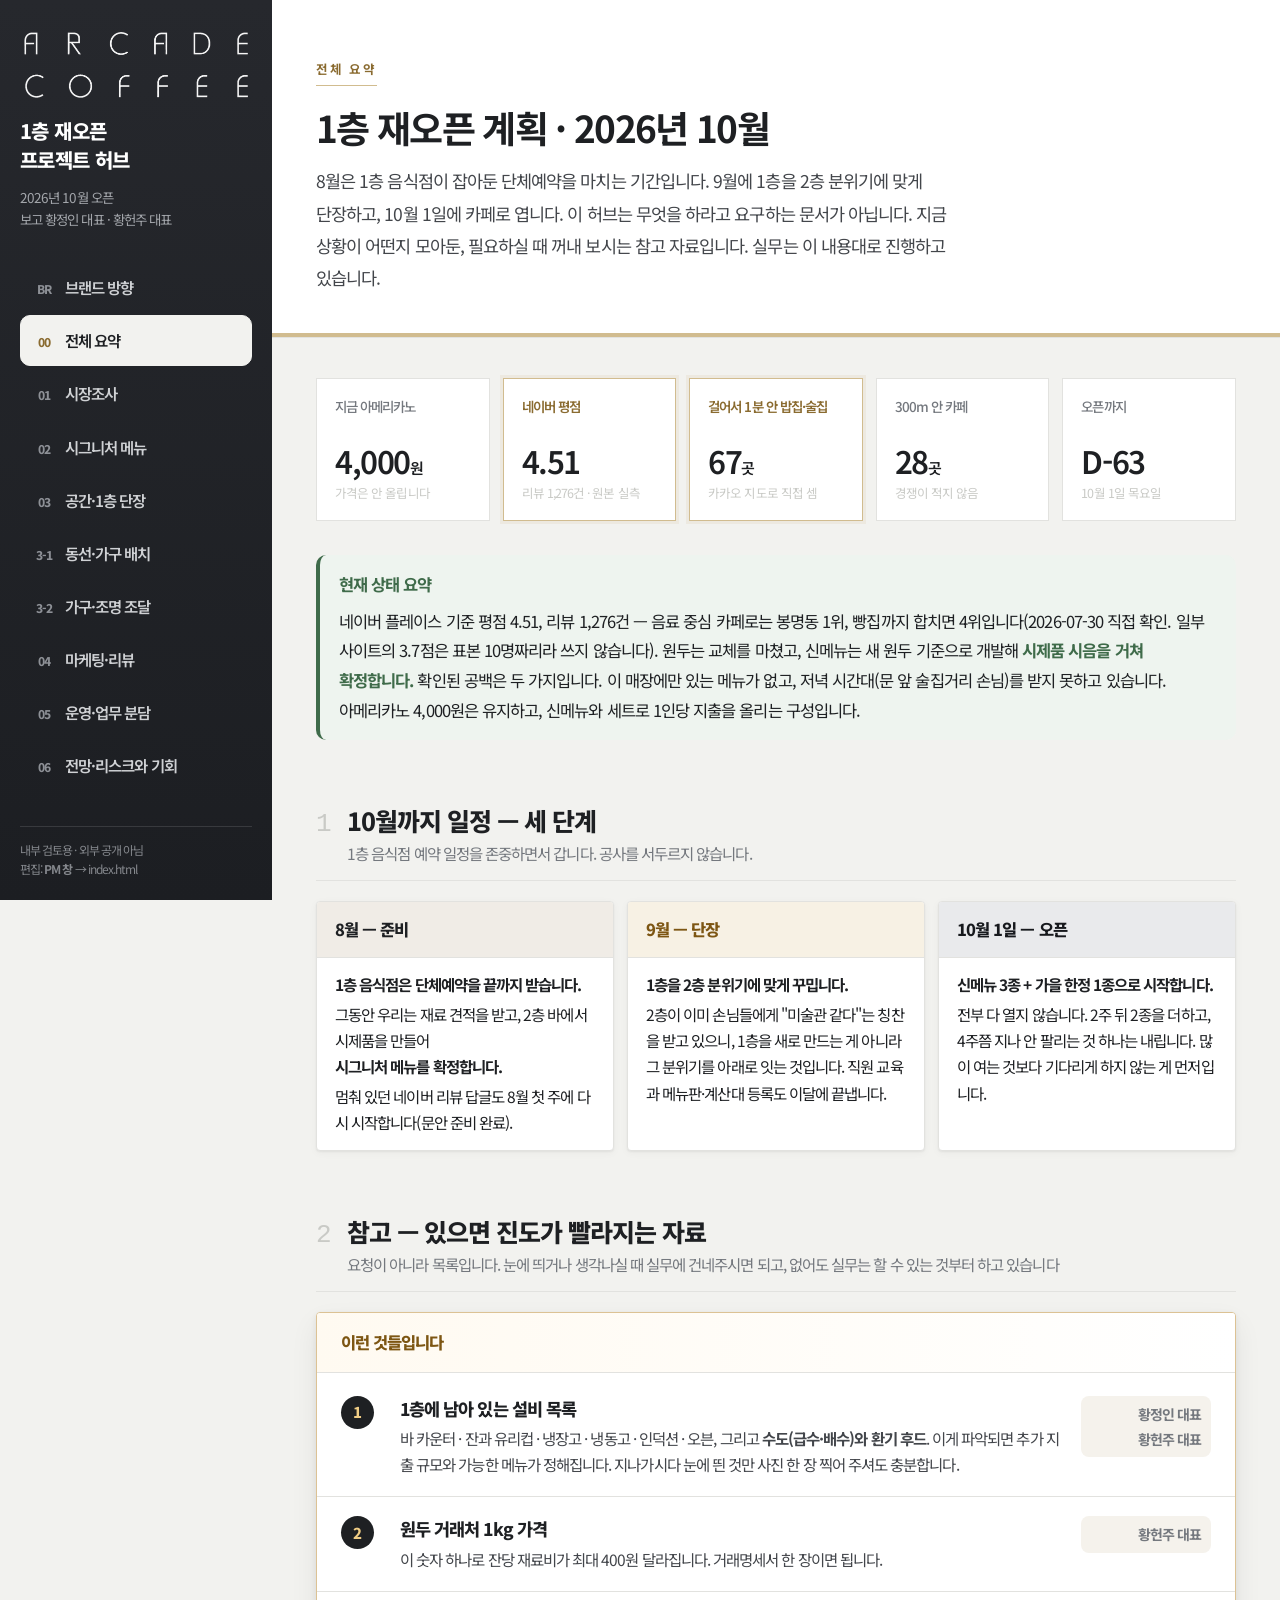
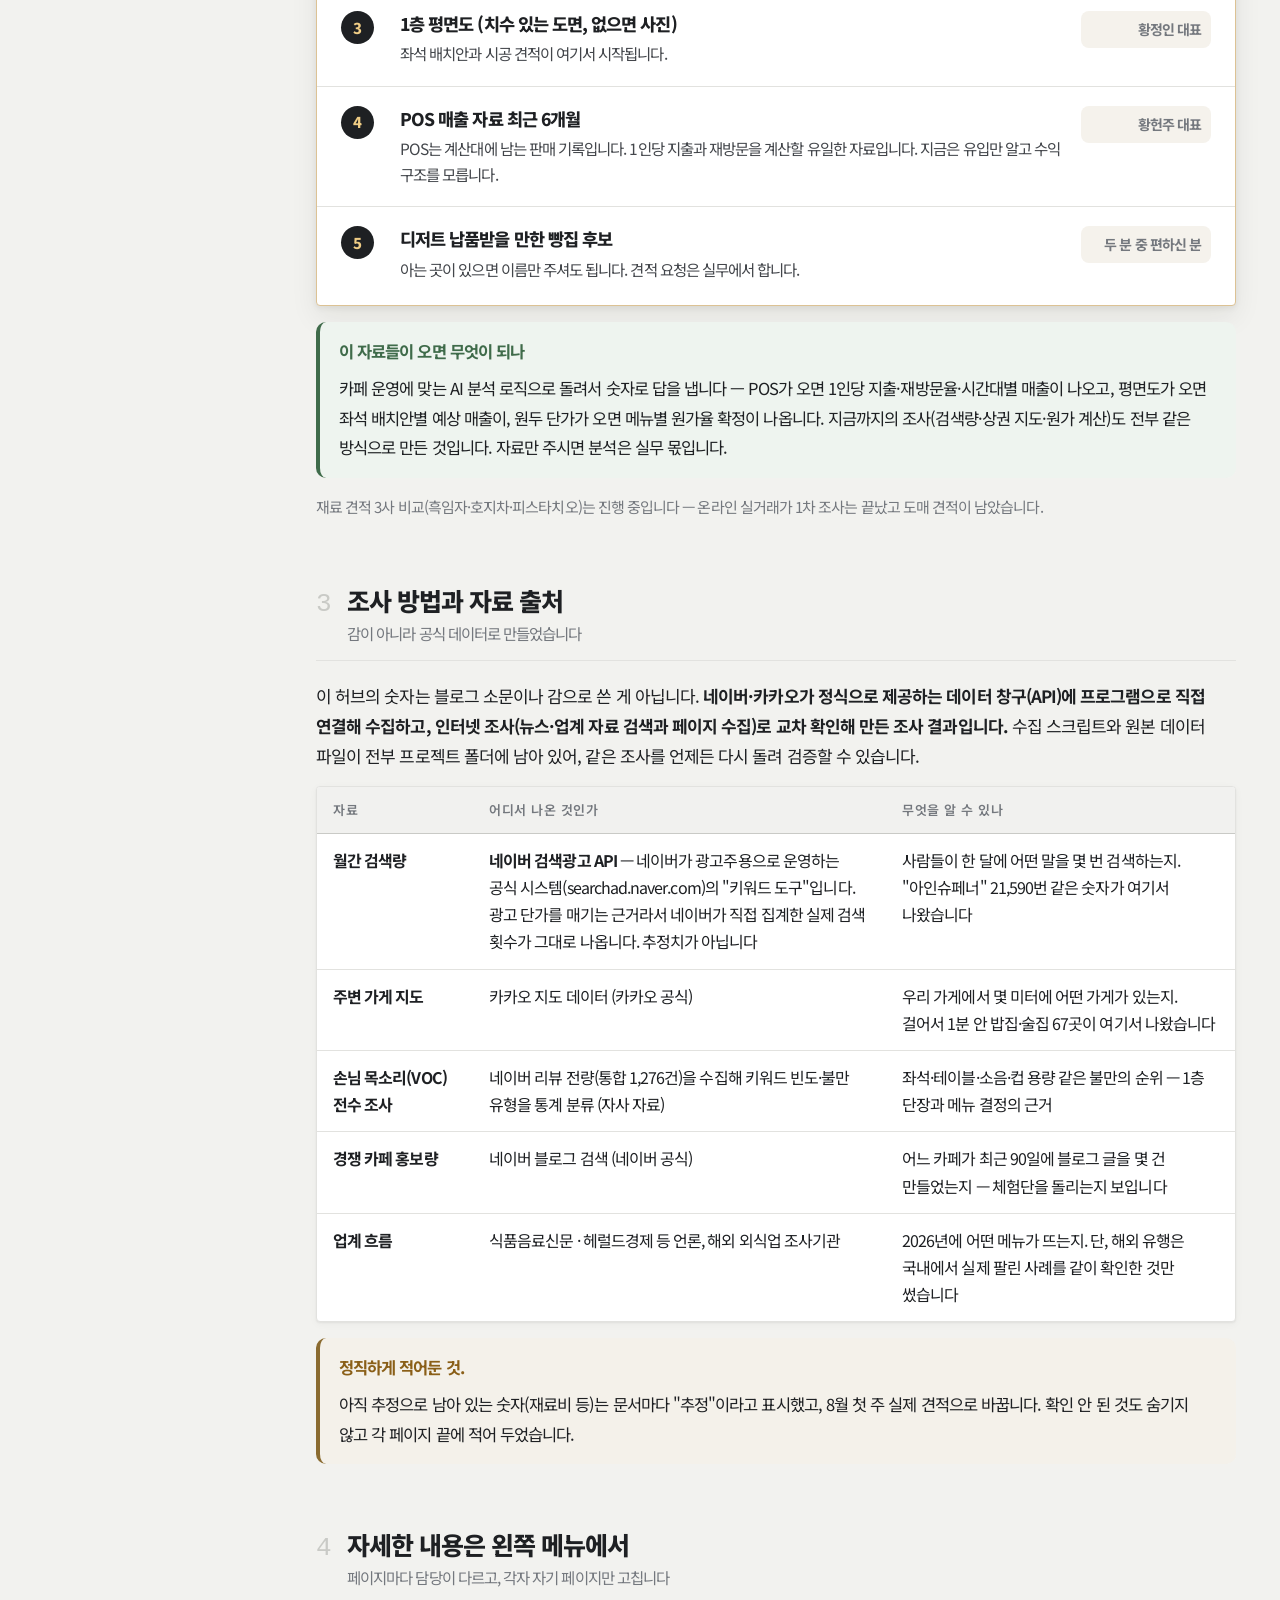
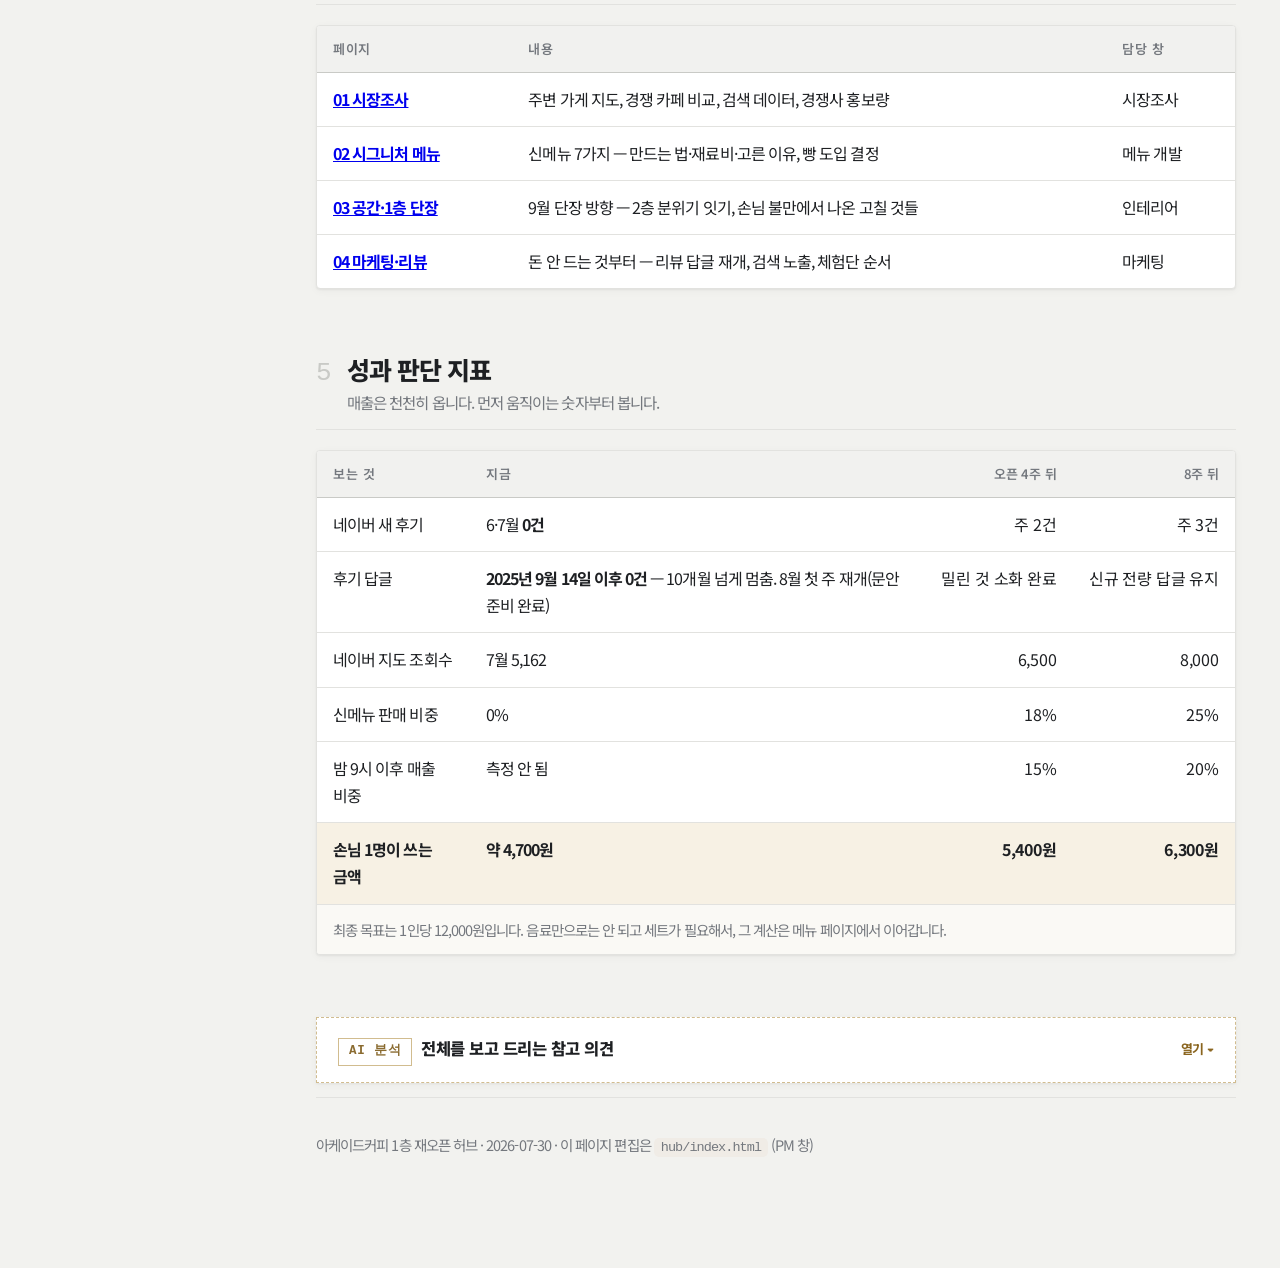
==== index.html @ e8839c2b "전 페이지 말투·용어 정리 - 반말·슬로건 제목 8곳을 내용 그대로 쓰는 제목으로 교체 - 온돌 언급 2곳 삭제 (전망 R7, 답글 유형 4) - 심야 13곳을 야간으로 통일 - " ====
<!DOCTYPE html>
<html lang="ko">
<head>
<meta charset="utf-8">
<meta name="viewport" content="width=device-width, initial-scale=1">
<meta name="robots" content="noindex, nofollow">
<title>아케이드커피 — 전체 요약</title>
<link rel="preconnect" href="https://fonts.googleapis.com">
<link href="https://fonts.googleapis.com/css2?family=Noto+Sans+KR:wght@400;600;700;800&display=swap" rel="stylesheet">
<link rel="stylesheet" href="style.css?v=27">
<link rel="icon" href="data:image/svg+xml,<svg xmlns='http://www.w3.org/2000/svg' viewBox='0 0 100 100'><text y='.9em' font-size='90'>☕</text></svg>">
</head>
<body>
<div class="app">

<aside class="side">
  <div>
    <div class="mark"><img src="assets/brand/logo-white.png" alt="ARCADE COFFEE"><span class="mark-txt">ARCADE<br>COFFEE</span></div>
    <h1>1층 재오픈<br>프로젝트 허브</h1>
    <p class="meta">2026년 10월 오픈<br>보고 황정인 대표 · 황헌주 대표</p>
  </div>
  <nav>
    <a href="brand.html"><i>BR</i><span>브랜드 방향</span></a>
    <a href="index.html" class="on"><i>00</i><span>전체 요약</span></a>
    <a href="market.html"><i>01</i><span>시장조사</span></a>
    <a href="menu.html"><i>02</i><span>시그니처 메뉴</span></a>
    <a href="space.html"><i>03</i><span>공간·1층 단장</span></a>
    <a href="layout.html"><i>3-1</i><span>동선·가구 배치</span></a>
    <a href="procure.html"><i>3-2</i><span>가구·조명 조달</span></a>
    <a href="marketing.html"><i>04</i><span>마케팅·리뷰</span></a>
    <a href="ops.html"><i>05</i><span>운영·업무 분담</span></a>
    <a href="outlook.html"><i>06</i><span>전망·리스크와 기회</span></a>
  </nav>
  <div class="foot">내부 검토용 · 외부 공개 아님<br>편집: <b>PM 창</b> → index.html</div>
</aside>

<main class="main">

<div class="hero">
  <div class="inner">
    <span class="eyebrow">전체 요약</span>
    <h2>1층 재오픈 계획 · 2026년 10월</h2>
    <p>8월은 1층 음식점이 잡아둔 단체예약을 마치는 기간입니다. 9월에 1층을 2층 분위기에 맞게 단장하고, 10월 1일에 카페로 엽니다.
    이 허브는 무엇을 하라고 요구하는 문서가 아닙니다. 지금 상황이 어떤지 모아둔,
    필요하실 때 꺼내 보시는 참고 자료입니다. 실무는 이 내용대로 진행하고 있습니다.</p>
  </div>
</div>

<div class="inner">

<section id="now">
  <div class="stats">
    <div class="stat"><div class="l">지금 아메리카노</div><div class="v tnum">4,000<span style="font-size:15px">원</span></div><div class="n">가격은 안 올립니다</div></div>
    <div class="stat hi"><div class="l">네이버 평점</div><div class="v tnum">4.51</div><div class="n">리뷰 1,276건 · 원본 실측</div></div>
    <div class="stat hi"><div class="l">걸어서 1분 안 밥집·술집</div><div class="v tnum">67<span style="font-size:15px">곳</span></div><div class="n">카카오 지도로 직접 셈</div></div>
    <div class="stat"><div class="l">300m 안 카페</div><div class="v tnum">28<span style="font-size:15px">곳</span></div><div class="n">경쟁이 적지 않음</div></div>
    <div class="stat"><div class="l">오픈까지</div><div class="v tnum">D-63</div><div class="n">10월 1일 목요일</div></div>
  </div>

  <div class="note good">
    <b>현재 상태 요약</b>
    네이버 플레이스 기준 평점 4.51, 리뷰 1,276건 — 음료 중심 카페로는 봉명동 1위, 빵집까지 합치면 4위입니다(2026-07-30 직접 확인. 일부 사이트의 3.7점은 표본 10명짜리라 쓰지 않습니다).
    원두는 교체를 마쳤고, 신메뉴는 새 원두 기준으로 개발해 <b>시제품 시음을 거쳐 확정합니다.</b>
    확인된 공백은 두 가지입니다. 이 매장에만 있는 메뉴가 없고, 저녁 시간대(문 앞 술집거리 손님)를 받지 못하고 있습니다.
    아메리카노 4,000원은 유지하고, 신메뉴와 세트로 1인당 지출을 올리는 구성입니다.
  </div>
</section>

<section id="road">
  <div class="sec-h"><span class="no">1</span><div>
    <h3>10월까지 일정 — 세 단계</h3>
    <p class="sub">1층 음식점 예약 일정을 존중하면서 갑니다. 공사를 서두르지 않습니다.</p>
  </div></div>
  <div class="rule"></div>

  <div class="phases">
    <div class="phase p1">
      <div class="ph-h">8월 — 준비</div>
      <div class="ph-b">
        <b>1층 음식점은 단체예약을 끝까지 받습니다.</b>
        그동안 우리는 재료 견적을 받고, 2층 바에서 시제품을 만들어 <b>시그니처 메뉴를 확정합니다.</b>
        멈춰 있던 네이버 리뷰 답글도 8월 첫 주에 다시 시작합니다(문안 준비 완료).
      </div>
    </div>
    <div class="phase p2">
      <div class="ph-h">9월 — 단장</div>
      <div class="ph-b">
        <b>1층을 2층 분위기에 맞게 꾸밉니다.</b>
        2층이 이미 손님들에게 "미술관 같다"는 칭찬을 받고 있으니, 1층을 새로 만드는 게 아니라 그 분위기를 아래로 잇는 것입니다.
        직원 교육과 메뉴판·계산대 등록도 이달에 끝냅니다.
      </div>
    </div>
    <div class="phase p3">
      <div class="ph-h">10월 1일 — 오픈</div>
      <div class="ph-b">
        <b>신메뉴 3종 + 가을 한정 1종으로 시작합니다.</b>
        전부 다 열지 않습니다. 2주 뒤 2종을 더하고, 4주쯤 지나 안 팔리는 것 하나는 내립니다.
        많이 여는 것보다 기다리게 하지 않는 게 먼저입니다.
      </div>
    </div>
  </div>
</section>

<section id="todo">
  <div class="sec-h"><span class="no">2</span><div>
    <h3>참고 — 있으면 진도가 빨라지는 자료</h3>
    <p class="sub">요청이 아니라 목록입니다. 눈에 띄거나 생각나실 때 실무에 건네주시면 되고, 없어도 실무는 할 수 있는 것부터 하고 있습니다</p>
  </div></div>
  <div class="rule"></div>

  <div class="todo">
    <div class="hd">이런 것들입니다</div>
    <ol>
      <li>
        <div>
          <div class="t">1층에 남아 있는 설비 목록</div>
          <div class="d">바 카운터 · 잔과 유리컵 · 냉장고 · 냉동고 · 인덕션 · 오븐, 그리고 <b>수도(급수·배수)와 환기 후드</b>.
          이게 파악되면 추가 지출 규모와 가능한 메뉴가 정해집니다. 지나가시다 눈에 띈 것만 사진 한 장 찍어 주셔도 충분합니다.</div>
        </div>
        <div class="who">황정인 대표<br>황헌주 대표</div>
      </li>
      <li>
        <div>
          <div class="t">원두 거래처 1kg 가격</div>
          <div class="d">이 숫자 하나로 잔당 재료비가 최대 400원 달라집니다. 거래명세서 한 장이면 됩니다.</div>
        </div>
        <div class="who">황헌주 대표</div>
      </li>
      <li>
        <div>
          <div class="t">1층 평면도 (치수 있는 도면, 없으면 사진)</div>
          <div class="d">좌석 배치안과 시공 견적이 여기서 시작됩니다.</div>
        </div>
        <div class="who">황정인 대표</div>
      </li>
      <li>
        <div>
          <div class="t">POS 매출 자료 최근 6개월</div>
          <div class="d">POS는 계산대에 남는 판매 기록입니다. 1인당 지출과 재방문을 계산할 유일한 자료입니다. 지금은 유입만 알고 수익 구조를 모릅니다.</div>
        </div>
        <div class="who">황헌주 대표</div>
      </li>
      <li>
        <div>
          <div class="t">디저트 납품받을 만한 빵집 후보</div>
          <div class="d">아는 곳이 있으면 이름만 주셔도 됩니다. 견적 요청은 실무에서 합니다.</div>
        </div>
        <div class="who">두 분 중 편하신 분</div>
      </li>
    </ol>
  </div>
  <div class="note good">
    <b>이 자료들이 오면 무엇이 되나</b>
    카페 운영에 맞는 AI 분석 로직으로 돌려서 숫자로 답을 냅니다 — POS가 오면 1인당 지출·재방문율·시간대별 매출이 나오고,
    평면도가 오면 좌석 배치안별 예상 매출이, 원두 단가가 오면 메뉴별 원가율 확정이 나옵니다.
    지금까지의 조사(검색량·상권 지도·원가 계산)도 전부 같은 방식으로 만든 것입니다. 자료만 주시면 분석은 실무 몫입니다.
  </div>
  <p class="muted">재료 견적 3사 비교(흑임자·호지차·피스타치오)는 진행 중입니다 — 온라인 실거래가 1차 조사는 끝났고 도매 견적이 남았습니다.</p>
</section>

<section id="method">
  <div class="sec-h"><span class="no">3</span><div>
    <h3>조사 방법과 자료 출처</h3>
    <p class="sub">감이 아니라 공식 데이터로 만들었습니다</p>
  </div></div>
  <div class="rule"></div>

  <p>이 허브의 숫자는 블로그 소문이나 감으로 쓴 게 아닙니다. <b>네이버·카카오가 정식으로 제공하는 데이터 창구(API)에
  프로그램으로 직접 연결해 수집하고, 인터넷 조사(뉴스·업계 자료 검색과 페이지 수집)로 교차 확인해 만든 조사 결과입니다.</b>
  수집 스크립트와 원본 데이터 파일이 전부 프로젝트 폴더에 남아 있어, 같은 조사를 언제든 다시 돌려 검증할 수 있습니다.</p>

  <div class="tw"><table>
    <thead><tr><th style="width:17%">자료</th><th style="width:45%">어디서 나온 것인가</th><th>무엇을 알 수 있나</th></tr></thead>
    <tbody>
      <tr><td><b>월간 검색량</b></td><td><b>네이버 검색광고 API</b> — 네이버가 광고주용으로 운영하는 공식 시스템(searchad.naver.com)의 "키워드 도구"입니다. 광고 단가를 매기는 근거라서 네이버가 직접 집계한 실제 검색 횟수가 그대로 나옵니다. 추정치가 아닙니다</td><td>사람들이 한 달에 어떤 말을 몇 번 검색하는지. "아인슈페너" 21,590번 같은 숫자가 여기서 나왔습니다</td></tr>
      <tr><td><b>주변 가게 지도</b></td><td>카카오 지도 데이터 (카카오 공식)</td><td>우리 가게에서 몇 미터에 어떤 가게가 있는지. 걸어서 1분 안 밥집·술집 67곳이 여기서 나왔습니다</td></tr>
      <tr><td><b>손님 목소리(VOC) 전수 조사</b></td><td>네이버 리뷰 전량(통합 1,276건)을 수집해 키워드 빈도·불만 유형을 통계 분류 (자사 자료)</td><td>좌석·테이블·소음·컵 용량 같은 불만의 순위 — 1층 단장과 메뉴 결정의 근거</td></tr>
      <tr><td><b>경쟁 카페 홍보량</b></td><td>네이버 블로그 검색 (네이버 공식)</td><td>어느 카페가 최근 90일에 블로그 글을 몇 건 만들었는지 — 체험단을 돌리는지 보입니다</td></tr>
      <tr><td><b>업계 흐름</b></td><td>식품음료신문 · 헤럴드경제 등 언론, 해외 외식업 조사기관</td><td>2026년에 어떤 메뉴가 뜨는지. 단, 해외 유행은 국내에서 실제 팔린 사례를 같이 확인한 것만 썼습니다</td></tr>
    </tbody>
  </table></div>

  <div class="note why">
    <b>정직하게 적어둔 것.</b>
    아직 추정으로 남아 있는 숫자(재료비 등)는 문서마다 "추정"이라고 표시했고, 8월 첫 주 실제 견적으로 바꿉니다.
    확인 안 된 것도 숨기지 않고 각 페이지 끝에 적어 두었습니다.
  </div>
</section>

<section id="pages">
  <div class="sec-h"><span class="no">4</span><div>
    <h3>자세한 내용은 왼쪽 메뉴에서</h3>
    <p class="sub">페이지마다 담당이 다르고, 각자 자기 페이지만 고칩니다</p>
  </div></div>
  <div class="rule"></div>

  <div class="tw"><table>
    <thead><tr><th>페이지</th><th>내용</th><th>담당 창</th></tr></thead>
    <tbody>
      <tr><td><a href="market.html"><b>01 시장조사</b></a></td><td>주변 가게 지도, 경쟁 카페 비교, 검색 데이터, 경쟁사 홍보량</td><td>시장조사</td></tr>
      <tr><td><a href="menu.html"><b>02 시그니처 메뉴</b></a></td><td>신메뉴 7가지 — 만드는 법·재료비·고른 이유, 빵 도입 결정</td><td>메뉴 개발</td></tr>
      <tr><td><a href="space.html"><b>03 공간·1층 단장</b></a></td><td>9월 단장 방향 — 2층 분위기 잇기, 손님 불만에서 나온 고칠 것들</td><td>인테리어</td></tr>
      <tr><td><a href="marketing.html"><b>04 마케팅·리뷰</b></a></td><td>돈 안 드는 것부터 — 리뷰 답글 재개, 검색 노출, 체험단 순서</td><td>마케팅</td></tr>
    </tbody>
  </table></div>
</section>

<section id="kpi">
  <div class="sec-h"><span class="no">5</span><div>
    <h3>성과 판단 지표</h3>
    <p class="sub">매출은 천천히 옵니다. 먼저 움직이는 숫자부터 봅니다.</p>
  </div></div>
  <div class="rule"></div>

  <div class="tw"><table>
    <thead><tr><th>보는 것</th><th>지금</th><th class="n">오픈 4주 뒤</th><th class="n">8주 뒤</th></tr></thead>
    <tbody>
      <tr><td>네이버 새 후기</td><td>6·7월 <b>0건</b></td><td class="n">주 2건</td><td class="n">주 3건</td></tr>
      <tr><td>후기 답글</td><td><b>2025년 9월 14일 이후 0건</b> — 10개월 넘게 멈춤. 8월 첫 주 재개(문안 준비 완료)</td><td class="n">밀린 것 소화 완료</td><td class="n">신규 전량 답글 유지</td></tr>
      <tr><td>네이버 지도 조회수</td><td>7월 5,162</td><td class="n">6,500</td><td class="n">8,000</td></tr>
      <tr><td>신메뉴 판매 비중</td><td>0%</td><td class="n">18%</td><td class="n">25%</td></tr>
      <tr><td>밤 9시 이후 매출 비중</td><td>측정 안 됨</td><td class="n">15%</td><td class="n">20%</td></tr>
      <tr class="us"><td>손님 1명이 쓰는 금액</td><td>약 4,700원</td><td class="n">5,400원</td><td class="n">6,300원</td></tr>
    </tbody>
    <caption>최종 목표는 1인당 12,000원입니다. 음료만으로는 안 되고 세트가 필요해서, 그 계산은 메뉴 페이지에서 이어갑니다.</caption>
  </table></div>
</section>

<details class="ai">
  <summary><span><span class="tag-ai">AI 분석</span>전체를 보고 드리는 참고 의견</span><span class="chev"></span></summary>
  <div class="body">
    <p><b>이 프로젝트의 성패는 사실상 변수 하나에 걸려 있습니다 — 매주 30분의 마케팅 루틴이 끊기지 않는 것.</b>
    공사·메뉴·예산은 이미 계획이 서 있고 되돌릴 수 없는 결정도 아닙니다. 반면 작년의 유입 급락은 답글이 멈춘 시기와 겹쳤고,
    그 회복이 8월 첫 주에 시작됩니다(준비는 끝났습니다). 다른 게 다 늦어져도 이것만 유지되면 최악의 시나리오는 피합니다.</p>
    <p><b>가장 조심할 착시는 "매출을 안다고 착각하는 것"입니다.</b> 지금 모든 매출 숫자는 다른 동네 카페의 평균을 빌려온 값입니다.
    POS 자료가 오기 전까지는 "잘 되고 있다/안 되고 있다"를 판단하지 않는 게 안전합니다.</p>
    <p><b>좋은 신호도 분명합니다.</b> 별점 4.51에 리뷰 1,276건은 새로 여는 가게가 아니라 이미 검증된 가게의 숫자입니다.
    이번 일은 무에서 시작하는 창업이 아니라, 멈췄던 엔진을 다시 거는 일에 가깝습니다.</p>
    <p class="disclaim">이 의견은 마케팅·PM 분석 틀에 이 프로젝트의 실측 데이터를 넣어 나온 참고 의견입니다. 따르셔도 되고 안 따르셔도 됩니다 — 판단은 대표님들 몫입니다.</p>
  </div>
</details>

<footer>
  <p>아케이드커피 1층 재오픈 허브 · 2026-07-30 · 이 페이지 편집은 <code>hub/index.html</code> (PM 창)</p>
</footer>

</div>
</main>
</div>
<script src="assets/lightbox.js?v=5" defer></script>
<script src="assets/mobile-table.js?v=6" defer></script>
</body>
</html>
---- style.css ----
/* 아케이드커피 허브 공용 스타일 — 모든 페이지가 이 파일 하나를 읽는다 */
:root{
  /* 팔레트: 아케이드 건물 실물 — 콘크리트 오프화이트 · 차콜 프레임 · 전구빛 웜 옐로 (창1 확정: 검정·크롬·오프화이트) */
  --ink:#1e2023; --ink-2:#43464b; --sub:#74787e;
  --line:#e2e2df; --line-2:#c9cac6;
  --paper:#f2f2ef; --card:#fff;
  --brand:#2a2d33; --brand-ink:#17191d; --brand-tint:#e9eaec;
  --brass:#8a6b30; --brass-tint:#f7f1e4;
  --amber:#d1bc8f;   /* 브랜드 시트 앰버 — 강조 한 곳에만 */
  --mono:ui-monospace,"Consolas","Menlo",monospace;
  --ok:#3f6b4a; --ok-tint:#eef4ef;
  --warn:#8f5b12; --warn-tint:#fdf4e6;
  --stop:#9c3128; --stop-tint:#f9edeb;
  --night:#1c1d24;
  --r:4px;   /* 각진 모서리 — 미술관 톤 */
  --sh-1:0 1px 2px rgba(29,23,20,.05),0 2px 8px rgba(29,23,20,.04);
  --sh-2:0 2px 6px rgba(29,23,20,.07),0 12px 28px rgba(29,23,20,.07);
  --nav-w:272px;
}
*{box-sizing:border-box}
html{scroll-behavior:smooth}
body{
  margin:0;background:var(--paper);color:var(--ink);
  font-family:"Noto Sans KR","Pretendard","Malgun Gothic","맑은 고딕",-apple-system,sans-serif;
  font-size:17px;line-height:1.75;letter-spacing:-.055em;
  -webkit-font-smoothing:antialiased;
}
.tnum{font-variant-numeric:tabular-nums}

/* 레이아웃 */
.app{display:grid;grid-template-columns:var(--nav-w) minmax(0,1fr);align-items:start}
.side{
  position:sticky;top:0;height:100vh;padding:28px 20px 22px;
  background:linear-gradient(180deg,#26282d,#1c1e22);color:#e8e8e5;
  display:flex;flex-direction:column;gap:20px;
}
/* 로고 — assets/logo.png 가 있으면 그림, 없으면 글자 로고가 뜬다 */
.side .mark{margin:0 0 14px}
.side .mark img{display:block;width:100%;height:auto;opacity:.96}
.side .mark .mark-txt{
  display:block;font-family:"Century Gothic","Bahnschrift Light","Segoe UI",sans-serif;
  font-size:15px;font-weight:300;letter-spacing:.36em;line-height:1.62;color:#ececeb;
}
.side .mark .mark-txt{display:none}

/* 사진 그리드 — 배치 전 기록 */
.shots{display:grid;grid-template-columns:repeat(auto-fill,minmax(232px,1fr));gap:16px;margin:14px 0 4px}
.shots figure{margin:0}
.shots img{width:100%;aspect-ratio:4/3;object-fit:cover;display:block;
  border-radius:12px;border:1px solid var(--line);background:var(--brand-tint)}
.shots figcaption{margin-top:7px;font-size:13.5px;line-height:1.62;color:var(--ink-2)}
.shots figcaption b{color:var(--ink)}
.shots-h{margin:28px 0 0;font-size:16.5px;font-weight:800;letter-spacing:-.03em}
.shots-h span{font-weight:600;color:var(--sub);font-size:14px;margin-left:8px}

/* 표 안 썸네일 — 항목이 실물 어느 것인지 바로 보이게 */
td .thumb{width:100%;aspect-ratio:4/3;object-fit:cover;display:block;
  border-radius:8px;border:1px solid var(--line-2);background:var(--brand-tint)}
td a:has(.thumb){display:block;line-height:0}
td a:hover .thumb{border-color:var(--brass);box-shadow:var(--sh-1)}

/* 처리 구분 배지 — 유지/보강/이동/철거/확인 */
.bdg{display:inline-block;font-size:12.5px;font-weight:800;padding:3px 10px;
  border-radius:999px;letter-spacing:-.02em;white-space:nowrap;border:1px solid transparent}
.bdg.keep{background:var(--ok-tint);color:var(--ok);border-color:#cfe0d4}
.bdg.fix{background:var(--warn-tint);color:var(--warn);border-color:#efd9b3}
.bdg.move{background:var(--brand-tint);color:var(--brand-ink);border-color:#d3d5d9}
.bdg.swap{background:#f3ecfa;color:#5b3f86;border-color:#ded0ee}

/* 보유 목록 접기 */
details.inv{border:1px solid var(--line);background:var(--card);margin:12px 0}
details.inv>summary{padding:15px 18px;font-size:17px}
details.inv>summary .muted{font-weight:400;font-size:14.5px;margin-left:8px}
details.inv>.body{padding:0 18px 14px}
details.inv .tw{margin-top:6px}

/* 추천 순위 */
.rank{display:inline-grid;place-items:center;width:30px;height:30px;border-radius:50%;
  border:1px solid var(--line-2);background:var(--card);color:var(--sub);
  font-family:var(--mono);font-size:14px;font-weight:500}
.rank.r1{border-color:var(--amber);background:var(--brass-tint);color:var(--brass);font-weight:700}
.rank.low{opacity:.55}

/* 로고 목록 */
.logo-grid{display:grid;grid-template-columns:repeat(3,1fr);gap:14px;margin:12px 0 20px}
.logo-grid figure{margin:0}
.thumb-logo{width:100%;aspect-ratio:16/9;object-fit:cover;display:block;cursor:zoom-in;
  border:1px solid var(--line);background:var(--paper)}
.thumb-logo.dark{border-color:#333}
.logo-grid figcaption{margin-top:8px;font-size:13.5px;line-height:1.6;color:var(--ink-2)}
@media (max-width:980px){.logo-grid{grid-template-columns:1fr}}

/* 색 칩 — 본문·표 안에서 색을 눈으로 확인 */
.chip{display:inline-block;width:15px;height:15px;border-radius:4px;vertical-align:-2px;
  margin-right:6px;border:1px solid rgba(0,0,0,.22)}
.chip-lg{width:26px;height:26px;border-radius:6px;vertical-align:-8px;margin-right:9px}
.hex{font-family:var(--mono);font-size:13.5px;letter-spacing:0}

/* 사진 확대 보기 */
td .thumb,.shots img{cursor:zoom-in}
.thumb.tall{aspect-ratio:3/4}
.shotrow{display:flex;gap:7px}
.shotrow .thumb{flex:1 1 0;min-width:0;max-width:calc(50% - 3.5px)}
.menu-shots{display:grid;grid-template-columns:repeat(auto-fit,minmax(120px,1fr));gap:9px;margin:0 0 12px}
.menu-shots .thumb{width:100%}

.lb{position:fixed;inset:0;z-index:99;padding:22px;
  background:rgba(16,16,16,.93);display:none;align-items:center;justify-content:center;gap:10px}
.lb.on{display:flex}
.lb .lb-fig{margin:0;display:flex;flex-direction:column;align-items:center;gap:10px;max-height:92vh}
.lb img{max-width:82vw;max-height:82vh;border-radius:10px;box-shadow:0 22px 60px rgba(0,0,0,.55);background:#fff}
.lb figcaption{color:#e9e9e7;font-size:14.5px;display:flex;gap:12px;align-items:baseline}
.lb .lb-cnt{color:#9d9d9a;font-size:13px}
/* 좌우 넘김 버튼 — 어두운 배경에서도 확실히 보이게 흰 원으로 */
.lb-nav{position:absolute;top:50%;transform:translateY(-50%);z-index:2;
  width:64px;height:64px;border-radius:50%;border:0;
  background:#fff;color:#1a1a1a;font-size:34px;line-height:1;cursor:pointer;
  box-shadow:0 6px 22px rgba(0,0,0,.5);transition:transform .12s ease}
.lb-prev{left:14px}
.lb-next{right:14px}
.lb-nav:hover{background:#fff;transform:translateY(-50%) scale(1.06)}
.lb-nav:active{transform:translateY(-50%) scale(.96)}
.lb-x{position:absolute;top:16px;right:18px;border:0;
  background:#fff;color:#1a1a1a;font-size:14.5px;font-weight:700;
  padding:9px 18px;border-radius:999px;cursor:pointer;box-shadow:0 4px 16px rgba(0,0,0,.45)}
.lb-x:hover{background:#f2f2ef}
.lb figcaption{color:#fff;font-size:16px;font-weight:600}
.lb .lb-cnt{color:#c9c9c5;font-size:14.5px;font-family:var(--mono)}

/* 폰 — 버튼을 아래쪽 가운데로 모아 엄지로 누르기 쉽게 */
@media (max-width:700px){
  .lb{flex-wrap:wrap;align-content:center;padding:14px 10px 96px}
  .lb .lb-fig{order:1;flex:1 0 100%;max-height:74vh}
  .lb img{max-width:94vw;max-height:64vh}
  .lb-nav{position:fixed;top:auto;bottom:24px;transform:none;width:72px;height:72px;font-size:38px}
  .lb-nav:hover,.lb-nav:active{transform:none}
  .lb-prev{left:calc(50% - 92px);right:auto}
  .lb-next{left:calc(50% + 20px);right:auto}
  .lb-x{top:14px;right:14px;padding:11px 20px;font-size:15.5px}
  .lb figcaption{flex-direction:column;gap:4px;text-align:center}
}
.bdg.out{background:var(--stop-tint);color:var(--stop);border-color:#eecbc6}
.bdg.chk{background:#edeef0;color:var(--ink-2);border-color:#dcdee1}
.bdg-legend{display:flex;flex-wrap:wrap;gap:10px 16px;margin:14px 0 2px;font-size:13.5px;color:var(--ink-2)}
.bdg-legend span{display:flex;align-items:center;gap:7px}
.side h1{margin:6px 0 0;font-size:20px;line-height:1.45;color:#fff;font-weight:800;letter-spacing:-.03em}
.side .meta{font-size:13.5px;color:#a3a6ab;line-height:1.65}
.side nav{display:flex;flex-direction:column;gap:2px}
.side nav a{
  display:flex;gap:10px;align-items:baseline;padding:11px 12px;border-radius:10px;
  color:#cfd1d4;text-decoration:none;font-size:15.5px;font-weight:600;
  border:1px solid transparent;
}
.side nav a i{flex:0 0 22px;font-style:normal;font-size:12px;font-weight:800;color:#8d9096;text-align:center}
.side nav a:hover{background:rgba(255,255,255,.07);color:#fff}
.side nav a.on{background:#f2f2ef;color:#1e2023;border-color:#f2f2ef}
.side nav a.on i{color:var(--brass)}
.side .foot{margin-top:auto;font-size:12px;color:#84878c;border-top:1px solid rgba(255,255,255,.12);padding-top:13px;line-height:1.6}

.main{min-width:0;padding:0 0 90px}
.inner{max-width:1000px;margin:0 auto;padding:0 40px}

/* 페이지 머리 — 미술관 명판처럼 어두운 판에 얹습니다 */
.hero{background:var(--card);color:var(--ink);border-bottom:1px solid var(--line);
  box-shadow:inset 0 -4px 0 var(--amber);
  padding:52px 0 42px;margin-bottom:40px}
.hero .eyebrow{display:inline-block;font-size:12.5px;font-weight:700;letter-spacing:.14em;
  color:var(--brass);background:transparent;padding:0 0 5px;border-radius:0;
  border-bottom:1px solid var(--amber)}
.hero h2{margin:18px 0 14px;font-size:37px;line-height:1.28;font-weight:700;letter-spacing:-.045em;color:var(--ink)}
.hero h2 em{font-style:normal;color:var(--brass);box-shadow:none}
.hero p{margin:0;max-width:66ch;font-size:17.5px;line-height:1.85;color:var(--ink-2);font-weight:400}
.hero p b{color:var(--ink);font-weight:600}

/* 섹션 — 번호는 얇은 숫자로 (배지 대신) */
section{margin:0 0 62px;scroll-margin-top:24px}
.sec-h{display:flex;align-items:baseline;gap:16px;margin:0 0 4px}
.sec-h .no{flex:0 0 auto;width:auto;height:auto;border-radius:0;background:none;
  color:var(--line-2);font-family:ui-monospace,"Consolas","Menlo",monospace;
  font-size:26px;font-weight:400;letter-spacing:-.02em;margin-top:0;display:block}
.sec-h h3{margin:0;font-size:25px;font-weight:800;line-height:1.35;letter-spacing:-.04em}
.sec-h .sub{margin:2px 0 0;font-size:15.5px;color:var(--sub)}
.rule{height:1px;background:var(--line);margin:13px 0 20px}
h4{font-size:19.5px;font-weight:800;margin:30px 0 10px;letter-spacing:-.03em}
p{margin:12px 0;word-break:keep-all}
.lead{font-size:20.5px;line-height:1.65;font-weight:700;letter-spacing:-.04em}
.lead em{font-style:normal;color:var(--brand)}
.muted{color:var(--sub);font-size:15px}
ul.tight{margin:10px 0;padding-left:22px}
ul.tight li{margin:7px 0}
b,strong{font-weight:700}

/* 카드·메모 */
.card{background:var(--card);border:1px solid var(--line);border-radius:var(--r);
  padding:20px 24px;box-shadow:var(--sh-1);margin:16px 0}
.note{border-radius:10px;padding:15px 19px;margin:16px 0;font-size:16.5px;line-height:1.8;word-break:keep-all}
.note b:first-child{display:block;margin-bottom:7px}
.note.why{background:#f4f1ea;border-left:4px solid var(--brass)}
.note.why b{color:#8a5f18}
.note.good{background:var(--ok-tint);border-left:4px solid var(--ok)}
.note.good b{color:var(--ok)}
.note.flag{background:var(--stop-tint);border-left:4px solid var(--stop)}
.note.flag b{color:var(--stop)}

/* 표 */
.tw{overflow-x:auto;border:1px solid var(--line);border-radius:var(--r);background:var(--card);
  box-shadow:var(--sh-1);margin:16px 0}
table{width:100%;border-collapse:collapse;font-size:16px}
.tw table{min-width:520px}   /* 좁은 칸에서 글자가 세로로 쪼개지지 않게 — 모자라면 상자 안에서 옆으로 밀림 */
.wrapn td.n{white-space:normal}   /* 숫자 칸이 길어 옆 칸을 밀어내는 표에만 */
th,td{padding:13px 16px;text-align:left;vertical-align:top;border-bottom:1px solid var(--line);line-height:1.7}
thead th{background:var(--surface-head,#f1f1ef);font-size:13px;font-weight:600;color:var(--sub);
  white-space:nowrap;line-height:1.5;letter-spacing:.04em;border-bottom:1px solid var(--line-2)}
tbody tr:last-child td{border-bottom:0}
tbody tr:hover{background:#fcfaf7}
td.n,th.n{text-align:right;white-space:nowrap;font-variant-numeric:tabular-nums;letter-spacing:-.01em}
tr.us{background:var(--brass-tint)!important}
tr.us td{font-weight:700}
td{word-break:keep-all}   /* 한국어 단어 중간에서 끊기지 않게 */
caption{caption-side:bottom;text-align:left;padding:12px 16px;font-size:14.5px;color:var(--sub);
  line-height:1.75;border-top:1px solid var(--line);background:#faf9f5}

/* 배지 */
.pill{display:inline-block;padding:3px 11px;border-radius:999px;font-size:13.5px;font-weight:700;
  white-space:nowrap;border:1px solid transparent}
.pill.now{background:var(--brass-tint);color:#7a5a1f;border-color:#ead9b8}
.pill.night{background:var(--night);color:#e6c37a}
.pill.season{background:var(--ok-tint);color:var(--ok);border-color:#cfe3d6}
.pill.next{background:var(--warn-tint);color:var(--warn);border-color:#efdcbd}
.pill.later{background:#f0ece6;color:var(--sub);border-color:#e2dbd2}
.grade{display:inline-block;border:1px solid var(--line-2);border-radius:5px;padding:0 6px;
  font-size:12.5px;font-weight:700;color:var(--sub);vertical-align:1px}

/* 스탯 */
.stats{display:grid;grid-template-columns:repeat(5,1fr);gap:13px;margin:0 0 34px}
.stat{background:var(--card);border:1px solid var(--line);border-radius:0;
  padding:18px 18px 16px;box-shadow:none;display:flex;flex-direction:column;justify-content:space-between}
.stat .l{font-size:13.5px;color:var(--sub);font-weight:500;line-height:1.45;min-height:2.8em}
.stat .v{font-size:31px;font-weight:600;line-height:1.15;margin-top:8px;letter-spacing:-.045em;
  font-variant-numeric:tabular-nums}
.stat .n{font-size:12.5px;color:var(--line-2);margin-top:4px}
.stat.hi{border-color:var(--amber);box-shadow:0 0 0 3px rgba(209,188,143,.16)}
.stat.hi .l{color:var(--brass);font-weight:600}
.stat.hi .v{color:var(--ink)}

/* 할 일 */
.todo{background:var(--card);border:1px solid #dcc294;border-radius:var(--r);box-shadow:var(--sh-2);overflow:hidden}
.todo .hd{background:linear-gradient(90deg,#fffaf1,#fff);padding:15px 24px;border-bottom:1px solid var(--line);
  font-weight:800;font-size:16.5px;color:#7d5613}
.todo ol{margin:0;padding:4px 0;list-style:none;counter-reset:t}
.todo li{counter-increment:t;display:grid;grid-template-columns:44px 1fr 130px;gap:15px;
  padding:19px 24px;border-bottom:1px solid var(--line);align-items:start}
.todo li:last-child{border-bottom:0}
.todo li::before{content:counter(t);grid-column:1;width:33px;height:33px;border-radius:50%;
  background:var(--ink);color:#f0cd85;display:grid;place-items:center;font-weight:800;font-size:15px}
.todo .t{font-size:17.5px;font-weight:800;line-height:1.5}
.todo .d{font-size:15.5px;color:var(--ink-2);margin-top:4px;line-height:1.65}
.todo .who{grid-column:3;text-align:right;font-size:14px;color:var(--sub);font-weight:700;
  background:#f5f2ec;border-radius:8px;padding:6px 10px}

/* 접기 카드 */
details{background:var(--card);border:1px solid var(--line);border-radius:var(--r);
  box-shadow:var(--sh-1);margin:12px 0;overflow:hidden}
details[open]{box-shadow:var(--sh-2);border-color:var(--line-2)}
summary{cursor:pointer;padding:16px 21px;font-size:18px;font-weight:800;list-style:none;
  display:flex;justify-content:space-between;align-items:center;gap:14px;letter-spacing:-.03em}
summary::-webkit-details-marker{display:none}
summary:hover{background:#fcfaf7}
summary .chev{font-size:13px;font-weight:700;color:#8a651f;white-space:nowrap}
summary .chev::after{content:"열기 ▾"}
details[open] summary .chev::after{content:"접기 ▴"}
.body{padding:4px 21px 20px;border-top:1px solid var(--line)}
.body>*:first-child{margin-top:14px}

/* 메뉴 그리드 */
.mgrid{display:grid;grid-template-columns:1fr 1fr;gap:13px;align-items:start;margin:16px 0}
.mgrid details{margin:0}
.mgrid summary{font-size:17.5px;padding:15px 18px;align-items:flex-start;flex-direction:column;gap:7px}
.mgrid summary .row1{display:flex;justify-content:space-between;align-items:baseline;width:100%;gap:10px}
.mgrid summary .price{font-size:21px;font-weight:800;color:#8a651f;white-space:nowrap;font-variant-numeric:tabular-nums}
.mgrid summary .row2{display:flex;justify-content:space-between;align-items:center;width:100%;gap:10px}
.mgrid .body{padding:4px 18px 19px}
.spec{display:grid;grid-template-columns:auto 1fr;gap:5px 16px;margin:13px 0;font-size:15.5px}
.spec dt{color:var(--sub);font-weight:600}
.spec dd{margin:0;font-weight:700;text-align:right;font-variant-numeric:tabular-nums}

/* 막대 */
.bars{margin:6px 0}
.bar{display:grid;grid-template-columns:164px 1fr 82px;align-items:center;gap:13px;padding:5px 0}
.bar .t{font-weight:600;font-size:15.5px}
.bar .g{background:#ece7de;border-radius:5px;height:19px;overflow:hidden}
.bar .g i{display:block;height:100%;border-radius:5px;background:linear-gradient(90deg,#2a2d33,#4a4e55)}
.bar .g i.dim{background:#c5c6c2}
.bar .v{text-align:right;font-weight:700;font-variant-numeric:tabular-nums;font-size:15.5px}
.legend{display:flex;gap:18px;font-size:14px;color:var(--sub);margin-top:11px;flex-wrap:wrap}
.legend span{display:flex;align-items:center;gap:7px}
.legend i{width:15px;height:11px;border-radius:3px;display:inline-block}

/* 일정 */
.tl .row{display:grid;grid-template-columns:110px 1fr;gap:18px;padding:14px 0;border-bottom:1px solid var(--line)}
.tl .row:last-child{border-bottom:0}
.tl .w{font-weight:800;color:#8a651f;font-size:15.5px}
.tl .w small{display:block;color:var(--sub);font-weight:600;font-size:13px}
.tl .c{font-size:16px}
.tl .c .d{color:var(--ink-2);font-size:15px;margin-top:3px}
.tl .row.open{background:var(--brass-tint);border-radius:10px;padding:14px 13px;border-bottom:0}

/* 로드맵 3단 */
.phases{display:grid;grid-template-columns:1fr 1fr 1fr;gap:13px;margin:16px 0}
.phase{background:var(--card);border:1px solid var(--line);border-radius:var(--r);
  box-shadow:var(--sh-1);overflow:hidden}
.phase .ph-h{padding:13px 18px;font-weight:800;font-size:16.5px;border-bottom:1px solid var(--line)}
.phase.p1 .ph-h{background:#f0ece6}
.phase.p2 .ph-h{background:var(--brass-tint);color:#7d5613}
.phase.p3 .ph-h{background:var(--brand-tint);color:var(--brand-ink)}
.phase .ph-b{padding:13px 18px 15px;font-size:15.5px;line-height:1.7}
.phase .ph-b b{display:block;margin-bottom:3px}

.cols2{display:grid;grid-template-columns:1fr 1fr;gap:15px;align-items:start}

/* 지도 */
.map-wrap{background:var(--card);border:1px solid var(--line);border-radius:var(--r);
  box-shadow:var(--sh-1);padding:14px;margin:16px 0}
.map-wrap img{width:100%;height:auto;display:block;border-radius:8px}

/* AI 분석 의견 — 참고용 아코디언 */
details.ai{border:1px dashed var(--amber);border-radius:0;background:var(--card);margin:34px 0 0}
details.ai summary{font-size:16.5px}
details.ai summary .tag-ai{display:inline-block;background:transparent;color:var(--brass);
  border:1px solid var(--amber);border-radius:0;font-family:var(--mono);letter-spacing:.08em;
  padding:2px 10px;font-size:12.5px;font-weight:800;letter-spacing:.06em;margin-right:9px;vertical-align:1px}
details.ai .body p{font-size:16px}
details.ai .disclaim{font-size:13.5px;color:var(--sub);border-top:1px dashed var(--line);padding-top:10px;margin-top:12px}

footer{border-top:1px solid var(--line);margin-top:14px;padding:22px 0 0;font-size:14.5px;color:var(--sub)}
footer code{background:#f0ece6;padding:2px 7px;border-radius:5px;font-size:13.5px}

@media (max-width:1180px){
  :root{--nav-w:232px}
  .inner{padding:0 26px}
  .stats{grid-template-columns:repeat(3,1fr)}
}
@media (max-width:980px){
  .app{grid-template-columns:minmax(0,1fr)}
  /* 로고·제목은 위로 빠져나가고 메뉴 줄만 화면 맨 위에 남습니다 */
  .side{position:sticky;top:calc(0px - var(--brandh, 132px));z-index:40;
    height:auto;gap:11px;padding:16px 18px 0;min-width:0}
  /* 얇은 한 줄 띠. 좌우로 더 있으면 그쪽 끝에 그늘이 생겨 밀 수 있다는 걸 알려 줍니다 */
  .side nav{flex-direction:row;overflow-x:auto;overscroll-behavior-x:contain;gap:0;
    margin:0 -18px;padding:0 18px;
    border-bottom:2px solid var(--amber);
    box-shadow:0 6px 16px rgba(0,0,0,.35);
    background:
      linear-gradient(90deg,#1b1d21 40%,rgba(27,29,33,0)) left/26px 100% no-repeat local,
      linear-gradient(90deg,rgba(27,29,33,0),#1b1d21 60%) right/26px 100% no-repeat local,
      radial-gradient(farthest-side at 0 50%,rgba(0,0,0,.55),rgba(0,0,0,0)) left/15px 100% no-repeat scroll,
      radial-gradient(farthest-side at 100% 50%,rgba(0,0,0,.55),rgba(0,0,0,0)) right/15px 100% no-repeat scroll,
      #1b1d21;
    -webkit-overflow-scrolling:touch;scrollbar-width:none}
  .side nav::-webkit-scrollbar{display:none}
  section{scroll-margin-top:calc(var(--navh, 46px) + 14px)}

  .side nav a{flex:0 0 auto;background:none;border:0;border-radius:0;white-space:nowrap;
    padding:0 13px;line-height:42px;font-size:16px;color:#b7bac0;
    box-shadow:inset 0 -2px 0 rgba(0,0,0,0)}
  .side nav a.on{background:none;color:#fff;font-weight:800;
    box-shadow:inset 0 -3px 0 var(--amber)}
  .side nav a i{display:none}
  .side .foot,.side .meta{display:none}
  .side h1{font-size:18px}
  .side .mark img{width:150px}
  .hero{padding:28px 0 22px}
  .hero h2{font-size:28px}
  .hero p{font-size:17.5px;line-height:1.8;max-width:100%}
  .mgrid,.cols2,.phases{grid-template-columns:1fr}
  .stats{grid-template-columns:1fr 1fr}
  .todo li{grid-template-columns:38px 1fr}
  .todo .who{grid-column:2;text-align:left;justify-self:start;margin-top:7px}
  .bar{grid-template-columns:128px 1fr 72px;gap:10px}
}
@media (max-width:560px){
  /* 60대 중후반이 폰으로 읽습니다 — 글자를 키우고 줄 간격을 넓힙니다 */
  body{font-size:18.5px;line-height:1.8;letter-spacing:-.04em}
  .inner{padding:0 16px}
  .hero h2{font-size:27px;line-height:1.35}
  .hero p{font-size:18px;line-height:1.85}
  .hero .eyebrow{font-size:13.5px}
  .sec-h h3{font-size:24px}
  .sec-h .sub{font-size:16.5px}
  .sec-h .no{font-size:21px}
  h4{font-size:20.5px}
  .lead{font-size:21px}
  .muted{font-size:16.5px}
  ul.tight li{margin:11px 0}
  .note{font-size:17.5px;line-height:1.85;padding:16px 17px}
  .stat .l{font-size:15px}
  .stat .v{font-size:29px}
  .stat .n{font-size:14px}
  details>summary{font-size:17.5px}

  /* 표 — 옆으로 밀지 않습니다. 한 줄씩 세로로 풀어서 보여 줍니다 */
  .tw{overflow-x:visible}
  table,thead,tbody,tr,td{display:block;width:auto!important}
  .tw table{min-width:0}
  thead{display:none}
  table{font-size:17.5px;min-width:0}
  tbody tr{border-bottom:1px solid var(--line);padding:8px 0}
  tbody tr:last-child{border-bottom:0}
  tbody tr:hover{background:transparent}
  td{border:0!important;padding:7px 15px;line-height:1.75}

  /* 줄의 제목 — 머리글 이름 없이 크게 */
  td[data-first]{padding:12px 15px 4px;font-size:19px;font-weight:700;line-height:1.5;letter-spacing:-.04em}
  td[data-first]::before{display:none}
  td[data-media]{padding:12px 15px 0}
  /* 번호·배지 — 제목 위에 작게 */
  td[data-tag]{padding:10px 15px 0;font-size:15px;color:var(--sub)}
  td[data-tag]::before{display:none}
  td[data-tag] .rank{width:26px;height:26px;font-size:13px}
  td[data-first]+td[data-label]::before{margin-top:0}

  /* 나머지 칸 — 머리글 이름을 위에 작게 */
  td[data-label]::before{
    content:attr(data-label);display:block;
    font-size:14px;font-weight:700;letter-spacing:0;color:var(--sub);margin-bottom:2px;
  }
  /* 값이 짧으면 한 줄로 붙입니다 — "# / 1" 처럼 갈라지지 않게 */
  td[data-inline]{display:flex;gap:9px;align-items:baseline;flex-wrap:wrap}
  td[data-inline]::before{margin:0;flex:0 0 auto}

  td.n{text-align:left;white-space:normal}
  td[data-full]{background:var(--brand-tint);font-weight:700;padding:11px 15px;margin:10px 0;font-size:17px}
  tr.us{background:var(--brass-tint)!important;border-radius:10px}
  caption{display:block;font-size:16px;line-height:1.8;padding:13px 15px}

  /* 줄바꿈 — 한국어가 어색한 데서 끊기지 않게 */
  body,td,p,li,figcaption,caption,.note,.sub{word-break:keep-all;overflow-wrap:break-word}
  .hero h2,.sec-h h3,h4,.lead,td[data-first]{word-break:keep-all;text-wrap:balance}
  code,.hex{word-break:break-all}
  .bdg,.pill,.rank,td.n{white-space:nowrap}
  .bdg-legend span{white-space:normal}
  /* 사진 칸은 머리글 없이 그대로 */
  td .shotrow,td .thumb{margin-top:2px}
  td:has(.thumb)::before{display:none}
  td:has(.thumb){padding-bottom:2px}
  .shotrow{max-width:230px}

  /* 사진 — 폰에서는 한 장씩 크게. 두 칸에 넣으면 잘려서 뭘 찍은 건지 안 보입니다 */
  .shots{grid-template-columns:1fr;gap:16px}
  .shots figcaption{margin-top:9px;font-size:16.5px;line-height:1.6;color:var(--ink)}
  .menu-shots{grid-template-columns:1fr 1fr;gap:8px}
  .shotrow{gap:5px}
  .shotrow .thumb{max-width:calc(50% - 2.5px)}
  td .thumb{min-width:52px}

  /* 배지·칩 */
  .bdg{font-size:11.5px;padding:2px 8px}
  .bdg-legend{gap:8px 12px;font-size:12.5px}

  /* 긴 경로·URL이 폭을 밀지 않게 */
  code,.hex{word-break:break-all}
}

/* 어느 폭에서도 긴 문자열이 화면을 밀지 않게 */
code{overflow-wrap:anywhere}
.main,.inner,section,.card,.note{min-width:0}
@media print{
  .side,.legend{display:none}
  .app{grid-template-columns:1fr}
  body{background:#fff;font-size:11pt}
  details{break-inside:avoid}
  details>.body{display:block!important}
}
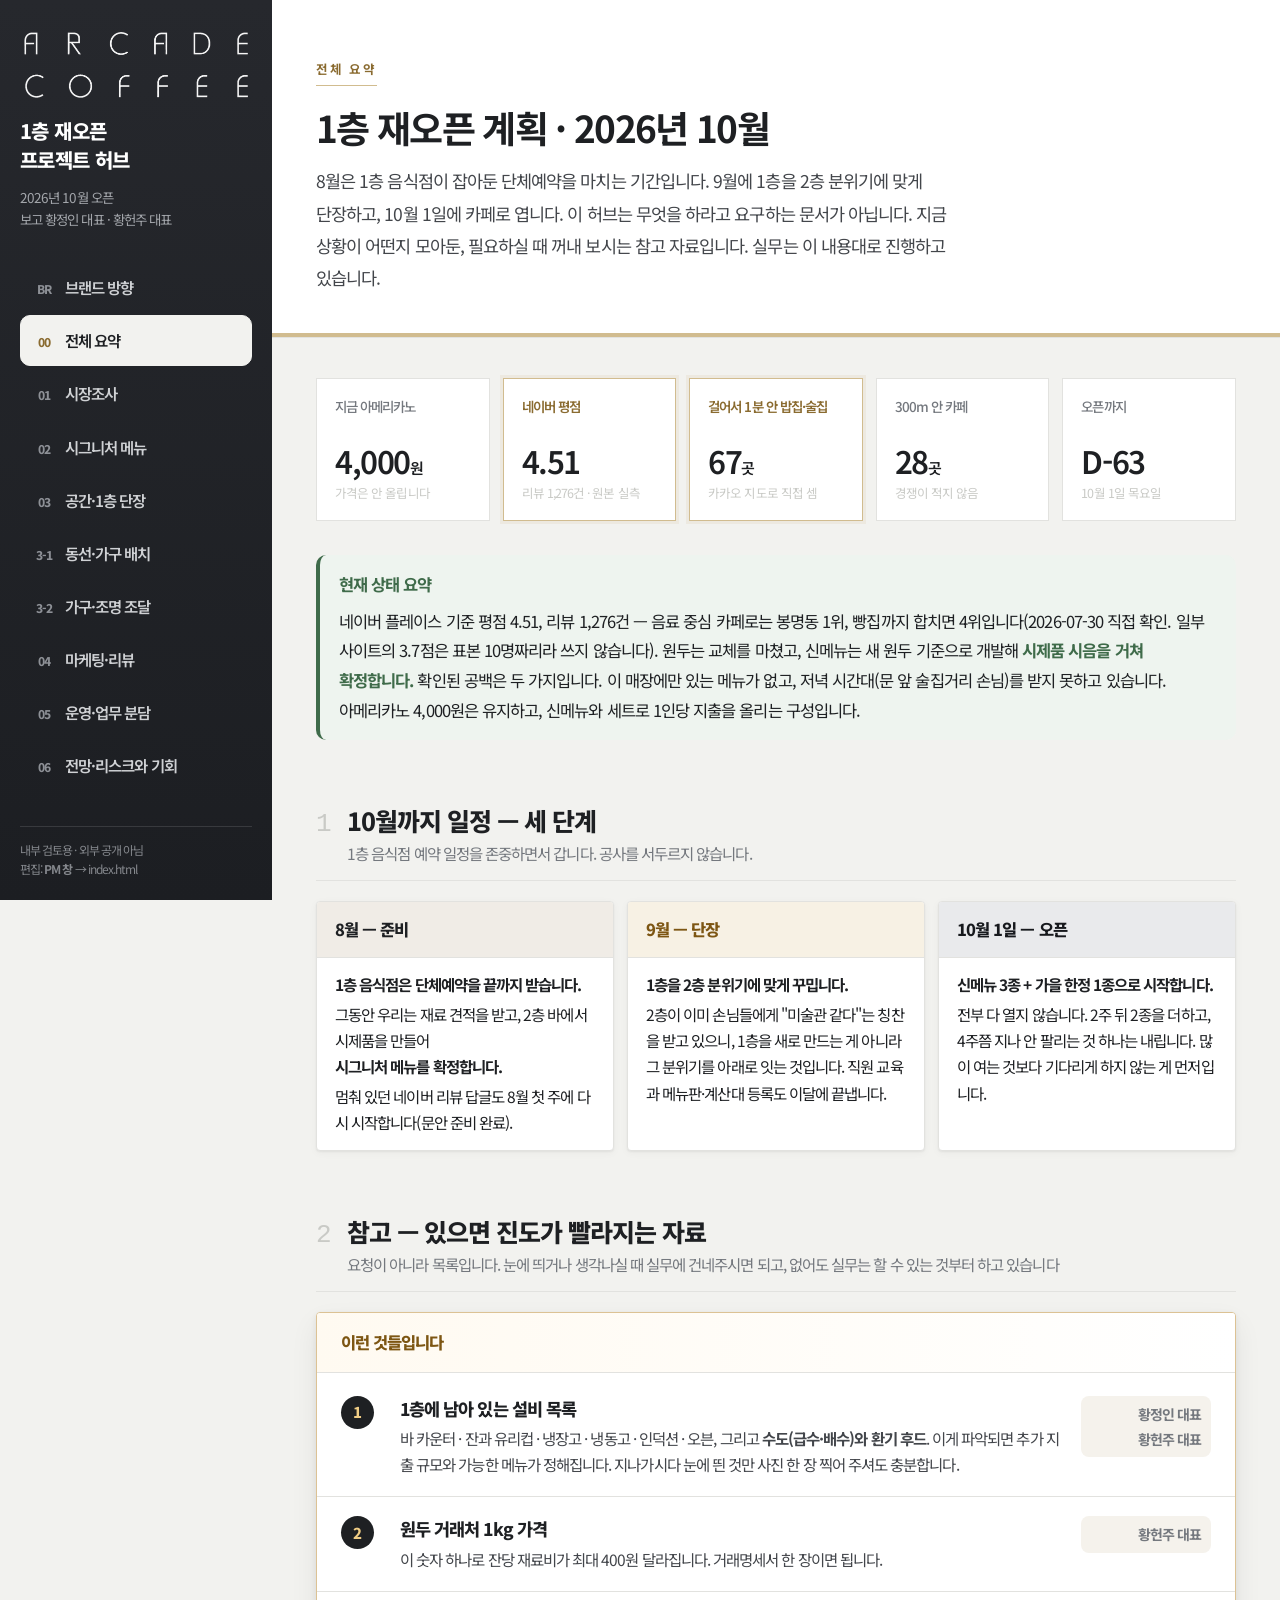
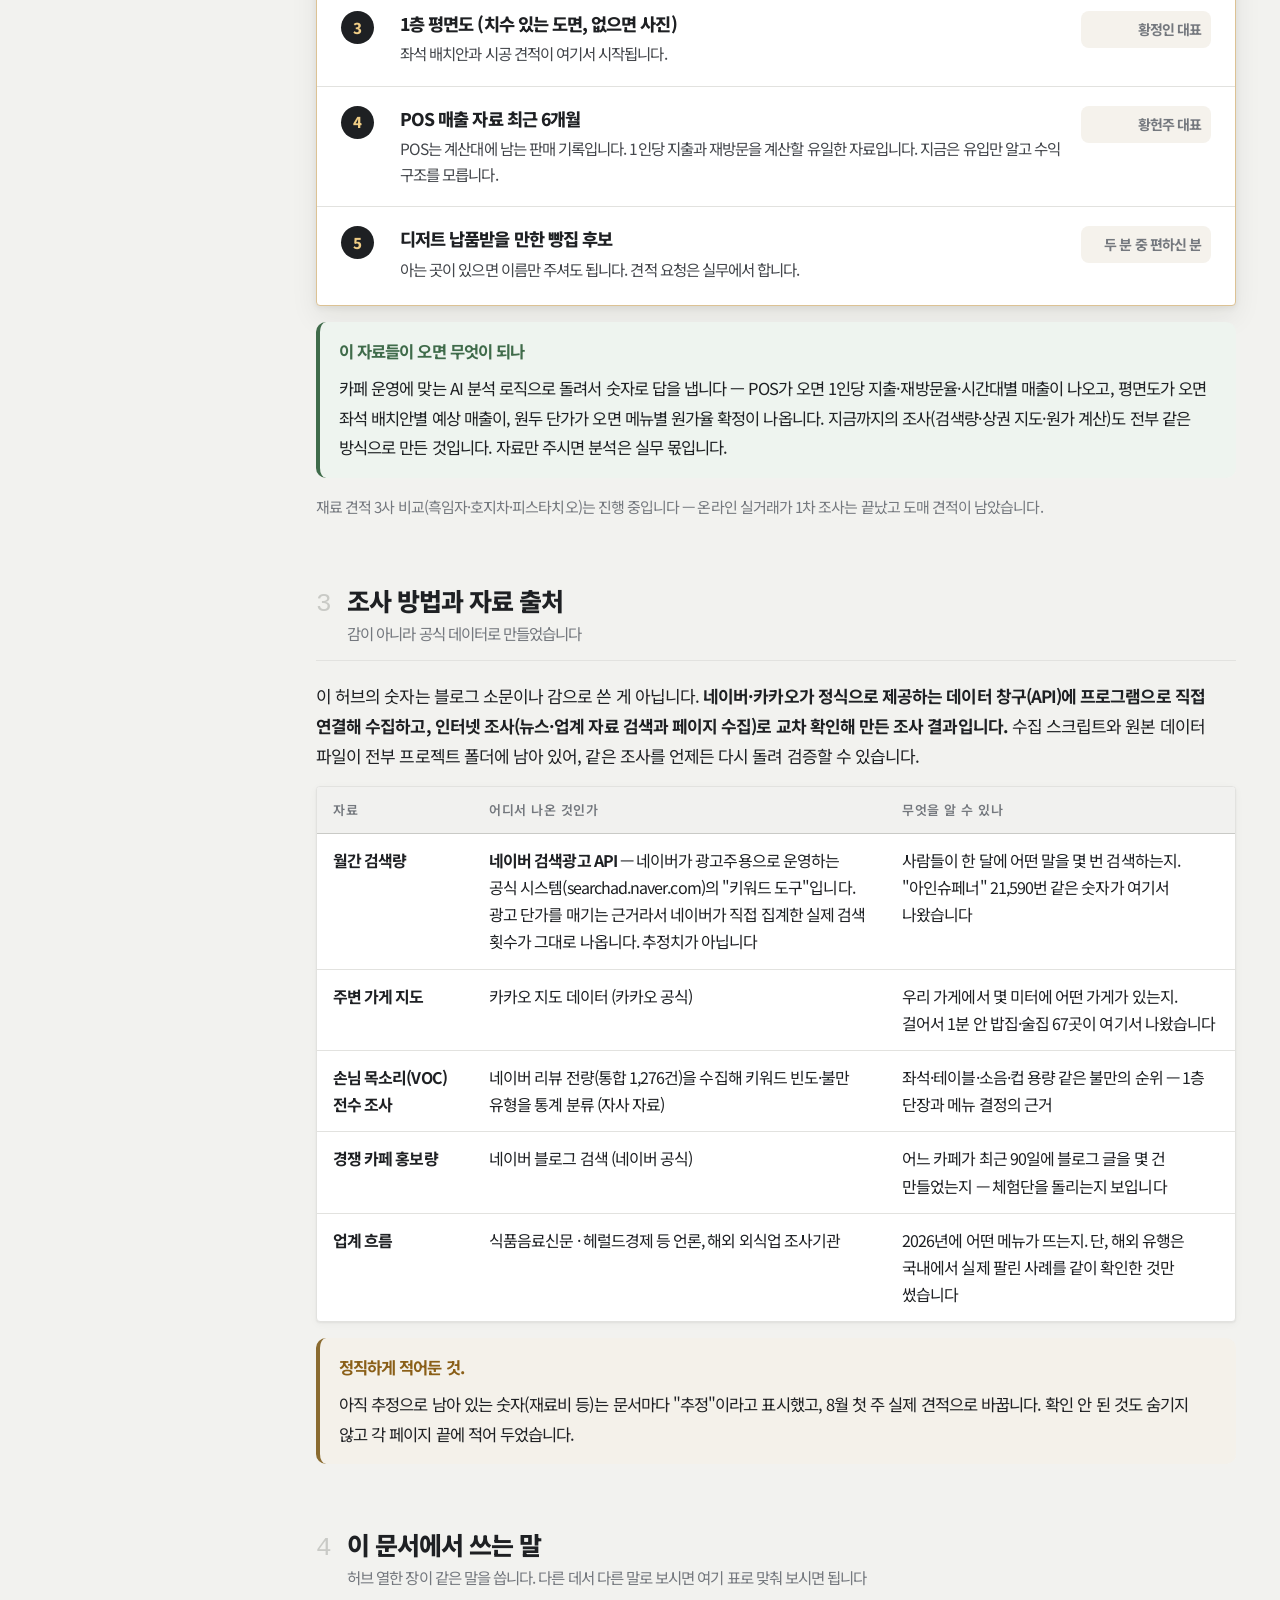
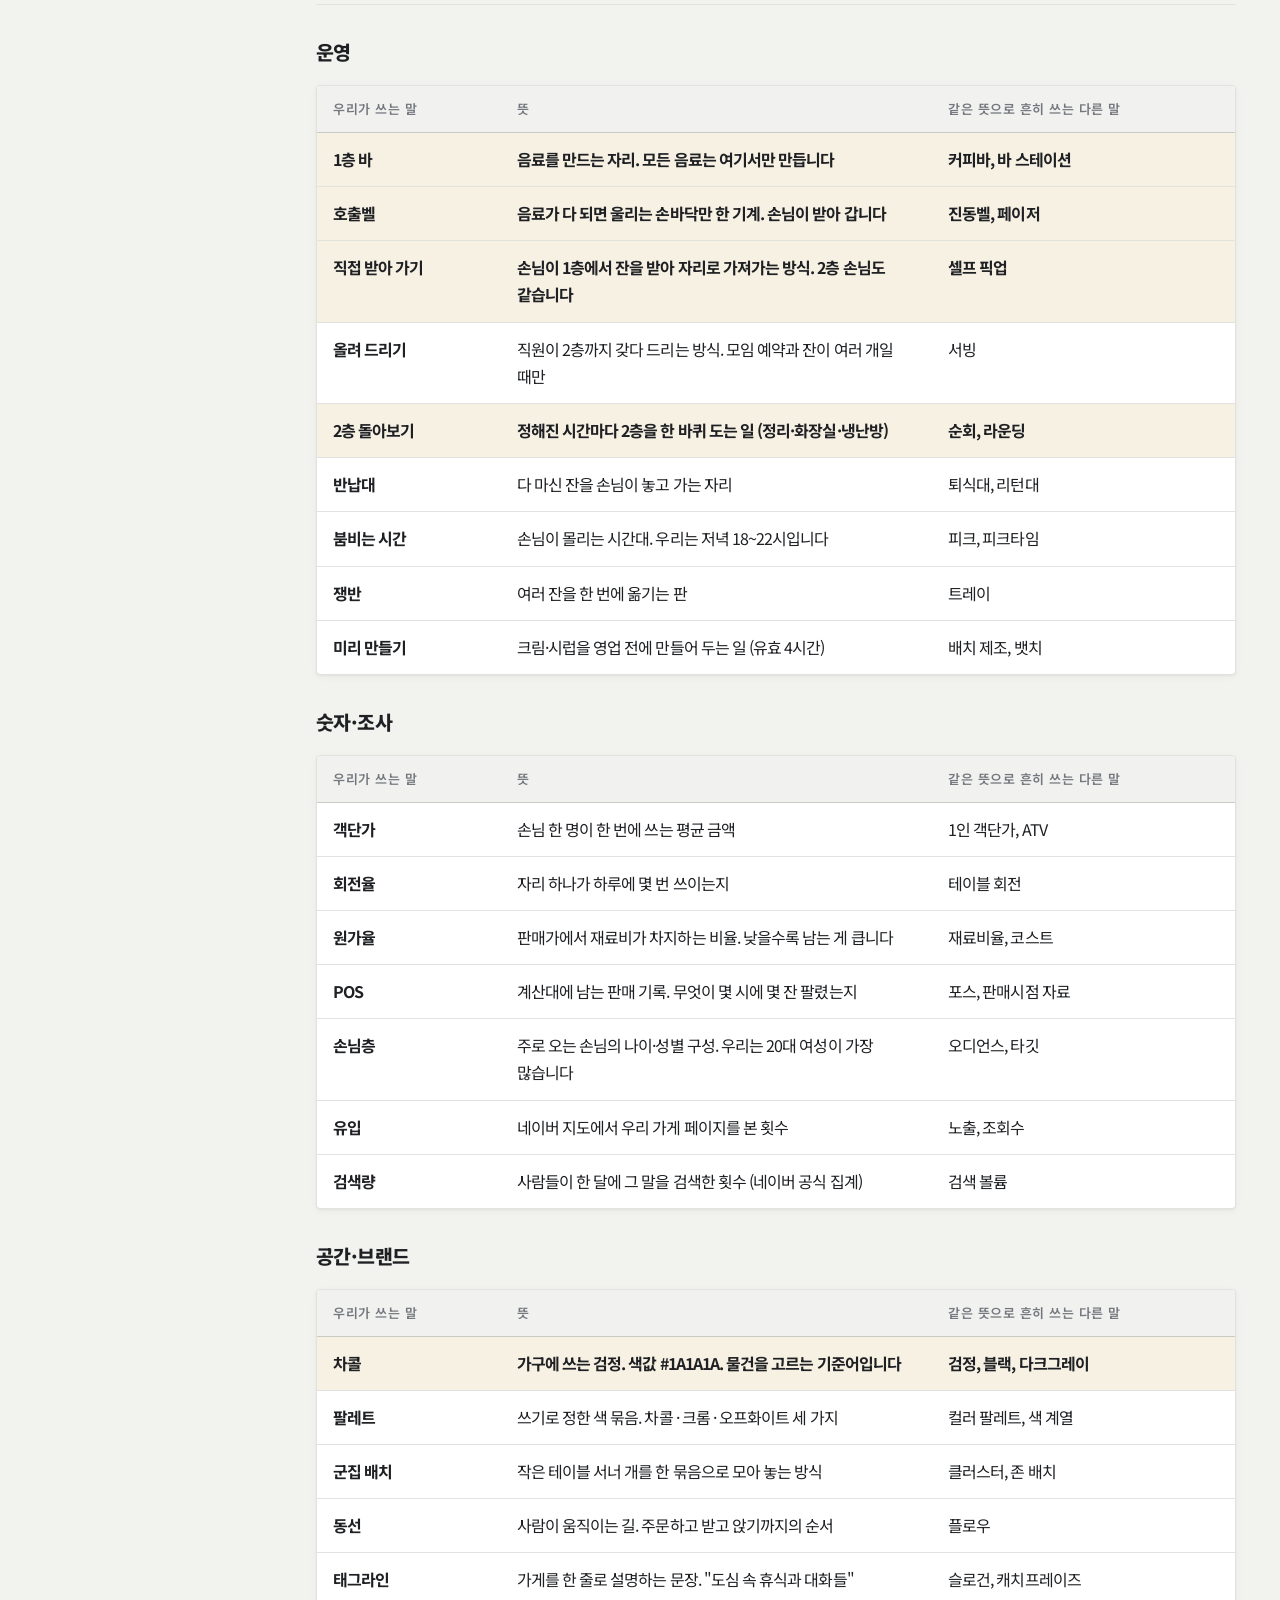
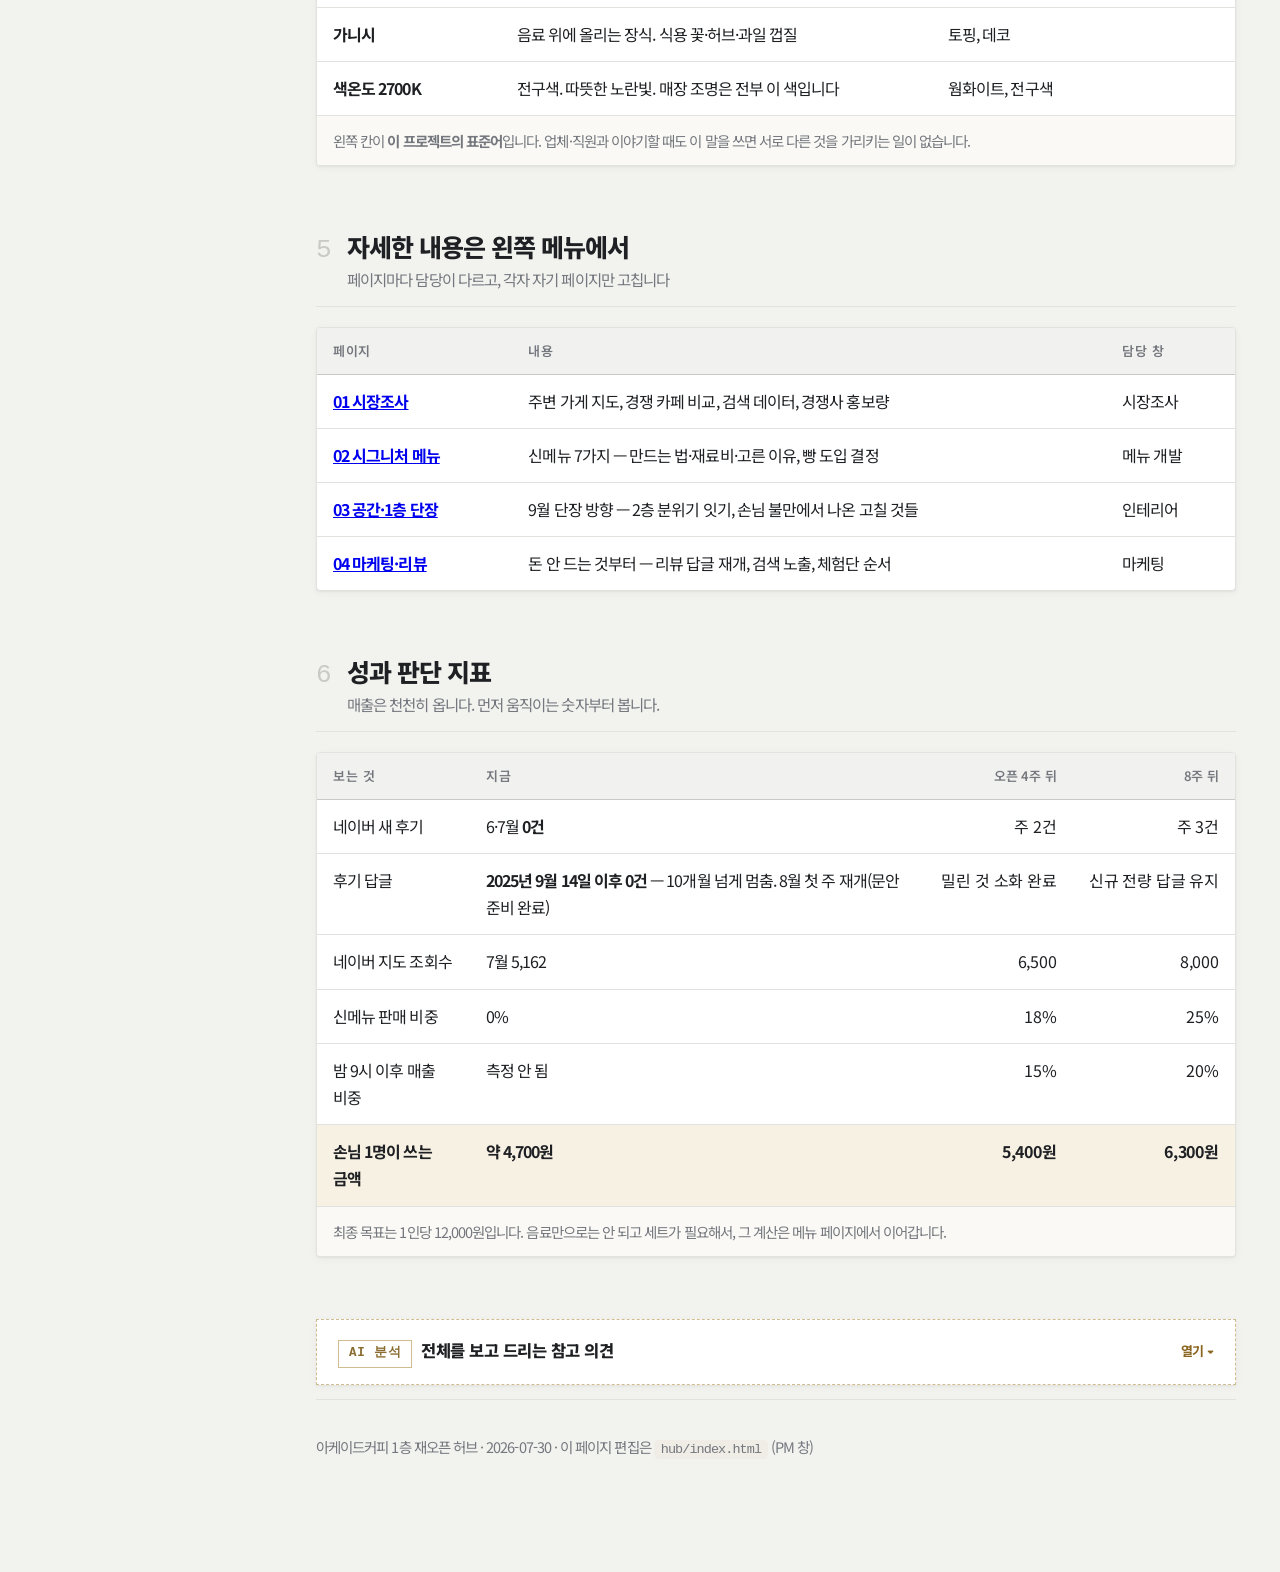
==== commit ac80f875: "1층 제조 · 2층 무상주 운영 반영 + 프로젝트 표준어 정리 운영 (05) — 인력 배치 장 신설 - 음료는 1층 바 한 곳에서만. 2층에는 바를 두지 않음 - 2층 손님도 1층" ====
--- a/index.html
+++ b/index.html
@@ -187,8 +187,61 @@
   </div>
 </section>
 
+<section id="words">
+  <div class="sec-h"><span class="no">4</span><div>
+    <h3>이 문서에서 쓰는 말</h3>
+    <p class="sub">허브 열한 장이 같은 말을 씁니다. 다른 데서 다른 말로 보시면 여기 표로 맞춰 보시면 됩니다</p>
+  </div></div>
+  <div class="rule"></div>
+
+  <h4>운영</h4>
+  <div class="tw wrapn"><table>
+    <thead><tr><th style="width:20%">우리가 쓰는 말</th><th style="width:47%">뜻</th><th style="width:33%">같은 뜻으로 흔히 쓰는 다른 말</th></tr></thead>
+    <tbody>
+      <tr class="us"><td><b>1층 바</b></td><td>음료를 만드는 자리. <b>모든 음료는 여기서만 만듭니다</b></td><td>커피바, 바 스테이션</td></tr>
+      <tr class="us"><td><b>호출벨</b></td><td>음료가 다 되면 울리는 손바닥만 한 기계. 손님이 받아 갑니다</td><td>진동벨, 페이저</td></tr>
+      <tr class="us"><td><b>직접 받아 가기</b></td><td>손님이 1층에서 잔을 받아 자리로 가져가는 방식. 2층 손님도 같습니다</td><td>셀프 픽업</td></tr>
+      <tr><td><b>올려 드리기</b></td><td>직원이 2층까지 갖다 드리는 방식. 모임 예약과 잔이 여러 개일 때만</td><td>서빙</td></tr>
+      <tr class="us"><td><b>2층 돌아보기</b></td><td>정해진 시간마다 2층을 한 바퀴 도는 일 (정리·화장실·냉난방)</td><td>순회, 라운딩</td></tr>
+      <tr><td><b>반납대</b></td><td>다 마신 잔을 손님이 놓고 가는 자리</td><td>퇴식대, 리턴대</td></tr>
+      <tr><td><b>붐비는 시간</b></td><td>손님이 몰리는 시간대. 우리는 저녁 18~22시입니다</td><td>피크, 피크타임</td></tr>
+      <tr><td><b>쟁반</b></td><td>여러 잔을 한 번에 옮기는 판</td><td>트레이</td></tr>
+      <tr><td><b>미리 만들기</b></td><td>크림·시럽을 영업 전에 만들어 두는 일 (유효 4시간)</td><td>배치 제조, 뱃치</td></tr>
+    </tbody>
+  </table></div>
+
+  <h4>숫자·조사</h4>
+  <div class="tw wrapn"><table>
+    <thead><tr><th style="width:20%">우리가 쓰는 말</th><th style="width:47%">뜻</th><th style="width:33%">같은 뜻으로 흔히 쓰는 다른 말</th></tr></thead>
+    <tbody>
+      <tr><td><b>객단가</b></td><td>손님 한 명이 한 번에 쓰는 평균 금액</td><td>1인 객단가, ATV</td></tr>
+      <tr><td><b>회전율</b></td><td>자리 하나가 하루에 몇 번 쓰이는지</td><td>테이블 회전</td></tr>
+      <tr><td><b>원가율</b></td><td>판매가에서 재료비가 차지하는 비율. 낮을수록 남는 게 큽니다</td><td>재료비율, 코스트</td></tr>
+      <tr><td><b>POS</b></td><td>계산대에 남는 판매 기록. 무엇이 몇 시에 몇 잔 팔렸는지</td><td>포스, 판매시점 자료</td></tr>
+      <tr><td><b>손님층</b></td><td>주로 오는 손님의 나이·성별 구성. 우리는 20대 여성이 가장 많습니다</td><td>오디언스, 타깃</td></tr>
+      <tr><td><b>유입</b></td><td>네이버 지도에서 우리 가게 페이지를 본 횟수</td><td>노출, 조회수</td></tr>
+      <tr><td><b>검색량</b></td><td>사람들이 한 달에 그 말을 검색한 횟수 (네이버 공식 집계)</td><td>검색 볼륨</td></tr>
+    </tbody>
+  </table></div>
+
+  <h4>공간·브랜드</h4>
+  <div class="tw wrapn"><table>
+    <thead><tr><th style="width:20%">우리가 쓰는 말</th><th style="width:47%">뜻</th><th style="width:33%">같은 뜻으로 흔히 쓰는 다른 말</th></tr></thead>
+    <tbody>
+      <tr class="us"><td><b>차콜</b></td><td>가구에 쓰는 검정. 색값 #1A1A1A. <b>물건을 고르는 기준어입니다</b></td><td>검정, 블랙, 다크그레이</td></tr>
+      <tr><td><b>팔레트</b></td><td>쓰기로 정한 색 묶음. 차콜 · 크롬 · 오프화이트 세 가지</td><td>컬러 팔레트, 색 계열</td></tr>
+      <tr><td><b>군집 배치</b></td><td>작은 테이블 서너 개를 한 묶음으로 모아 놓는 방식</td><td>클러스터, 존 배치</td></tr>
+      <tr><td><b>동선</b></td><td>사람이 움직이는 길. 주문하고 받고 앉기까지의 순서</td><td>플로우</td></tr>
+      <tr><td><b>태그라인</b></td><td>가게를 한 줄로 설명하는 문장. "도심 속 휴식과 대화들"</td><td>슬로건, 캐치프레이즈</td></tr>
+      <tr><td><b>가니시</b></td><td>음료 위에 올리는 장식. 식용 꽃·허브·과일 껍질</td><td>토핑, 데코</td></tr>
+      <tr><td><b>색온도 2700K</b></td><td>전구색. 따뜻한 노란빛. 매장 조명은 전부 이 색입니다</td><td>웜화이트, 전구색</td></tr>
+    </tbody>
+    <caption>왼쪽 칸이 <b>이 프로젝트의 표준어</b>입니다. 업체·직원과 이야기할 때도 이 말을 쓰면 서로 다른 것을 가리키는 일이 없습니다.</caption>
+  </table></div>
+</section>
+
 <section id="pages">
-  <div class="sec-h"><span class="no">4</span><div>
+  <div class="sec-h"><span class="no">5</span><div>
     <h3>자세한 내용은 왼쪽 메뉴에서</h3>
     <p class="sub">페이지마다 담당이 다르고, 각자 자기 페이지만 고칩니다</p>
   </div></div>
@@ -206,7 +259,7 @@
 </section>
 
 <section id="kpi">
-  <div class="sec-h"><span class="no">5</span><div>
+  <div class="sec-h"><span class="no">6</span><div>
     <h3>성과 판단 지표</h3>
     <p class="sub">매출은 천천히 옵니다. 먼저 움직이는 숫자부터 봅니다.</p>
   </div></div>
@@ -235,7 +288,7 @@
     <p><b>가장 조심할 착시는 "매출을 안다고 착각하는 것"입니다.</b> 지금 모든 매출 숫자는 다른 동네 카페의 평균을 빌려온 값입니다.
     POS 자료가 오기 전까지는 "잘 되고 있다/안 되고 있다"를 판단하지 않는 게 안전합니다.</p>
     <p><b>좋은 신호도 분명합니다.</b> 별점 4.51에 리뷰 1,276건은 새로 여는 가게가 아니라 이미 검증된 가게의 숫자입니다.
-    이번 일은 무에서 시작하는 창업이 아니라, 멈췄던 엔진을 다시 거는 일에 가깝습니다.</p>
+    이번 일은 맨바닥에서 시작하는 창업이 아니라, 멈춰 있던 것을 다시 돌리는 일에 가깝습니다.</p>
     <p class="disclaim">이 의견은 마케팅·PM 분석 틀에 이 프로젝트의 실측 데이터를 넣어 나온 참고 의견입니다. 따르셔도 되고 안 따르셔도 됩니다 — 판단은 대표님들 몫입니다.</p>
   </div>
 </details>
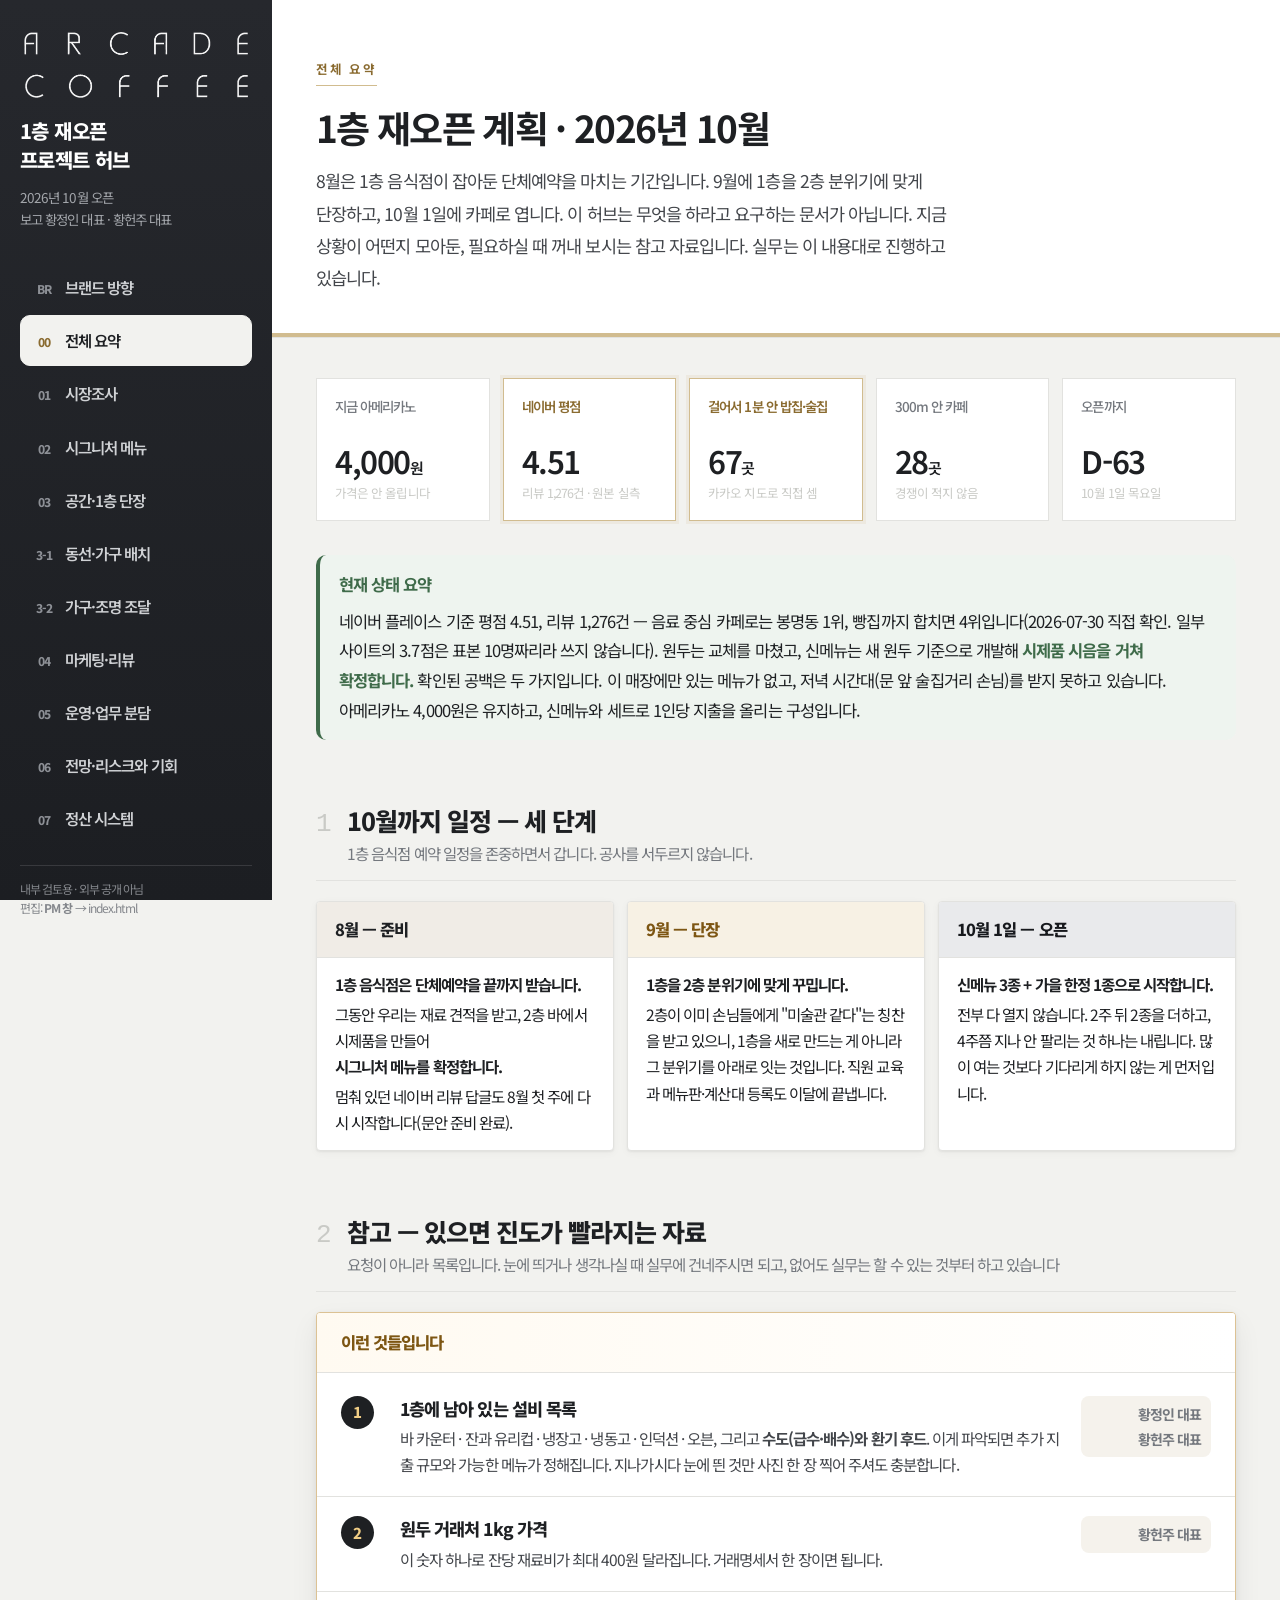
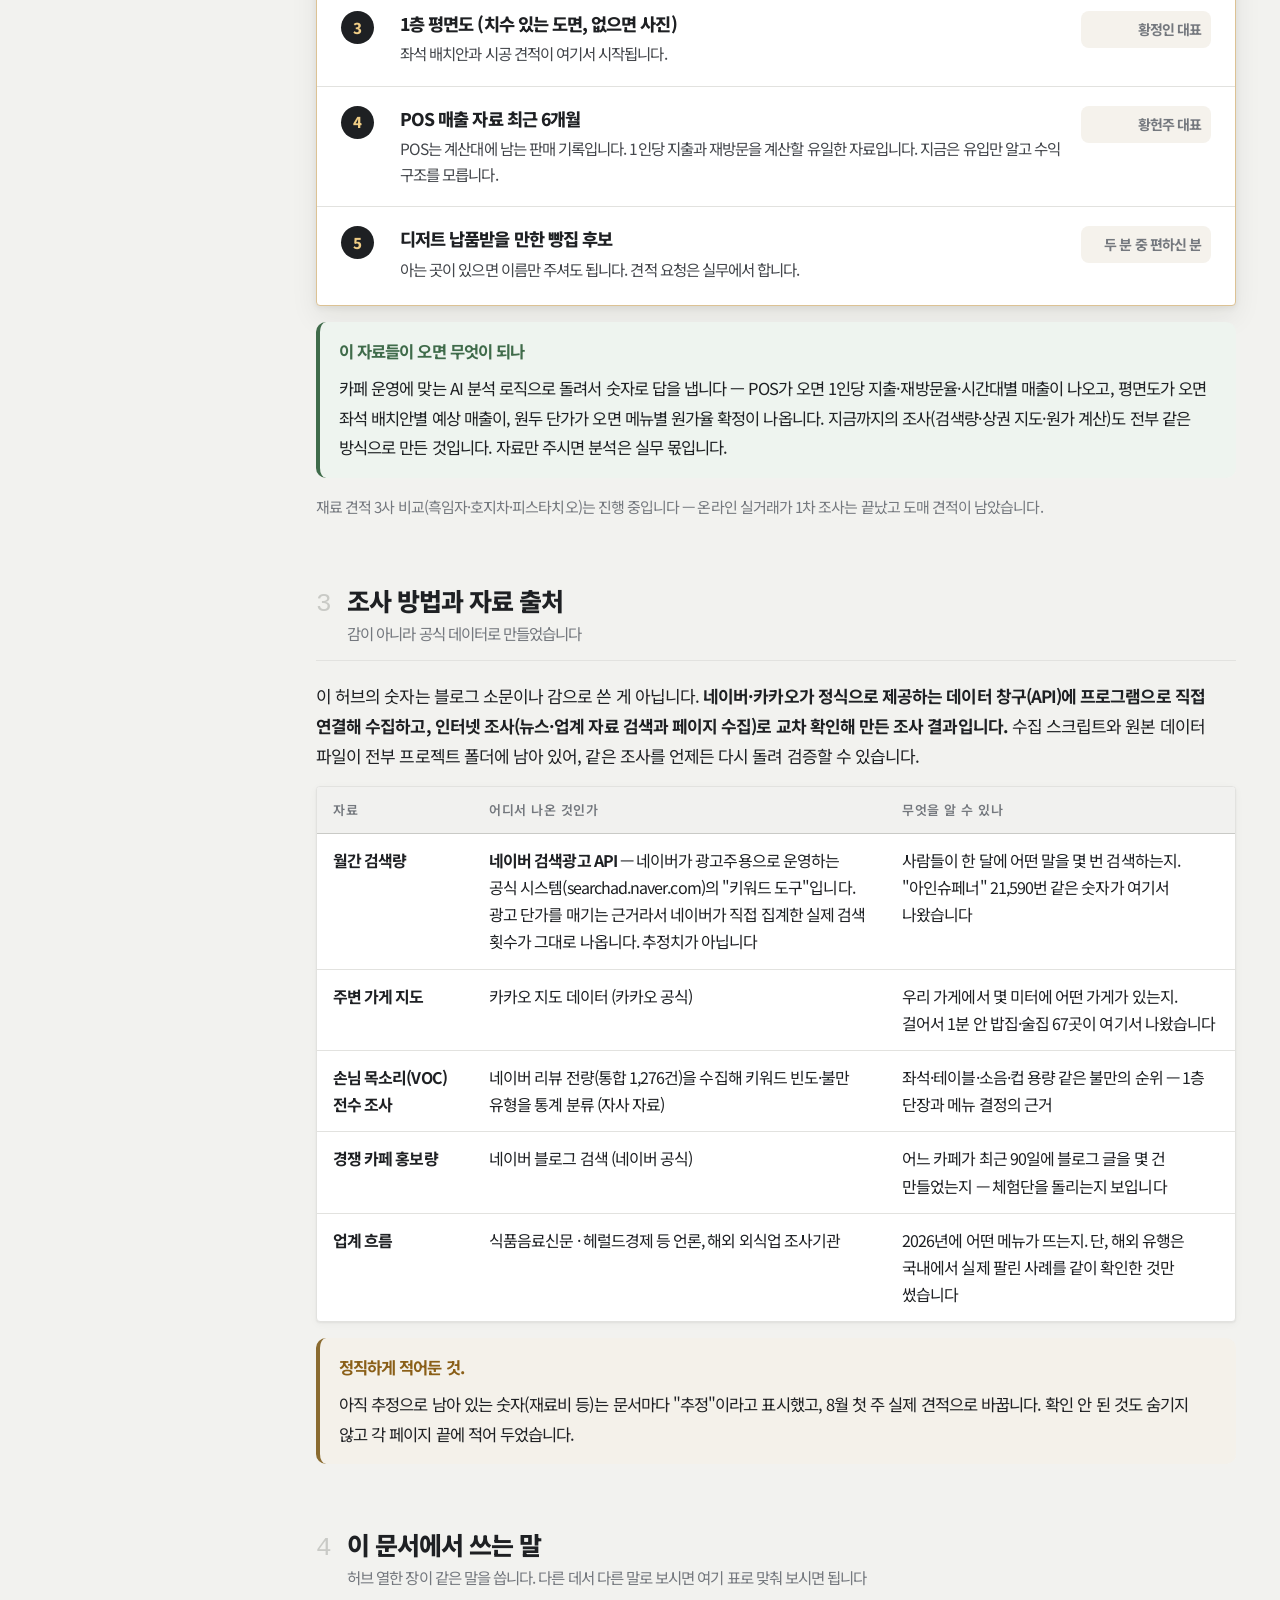
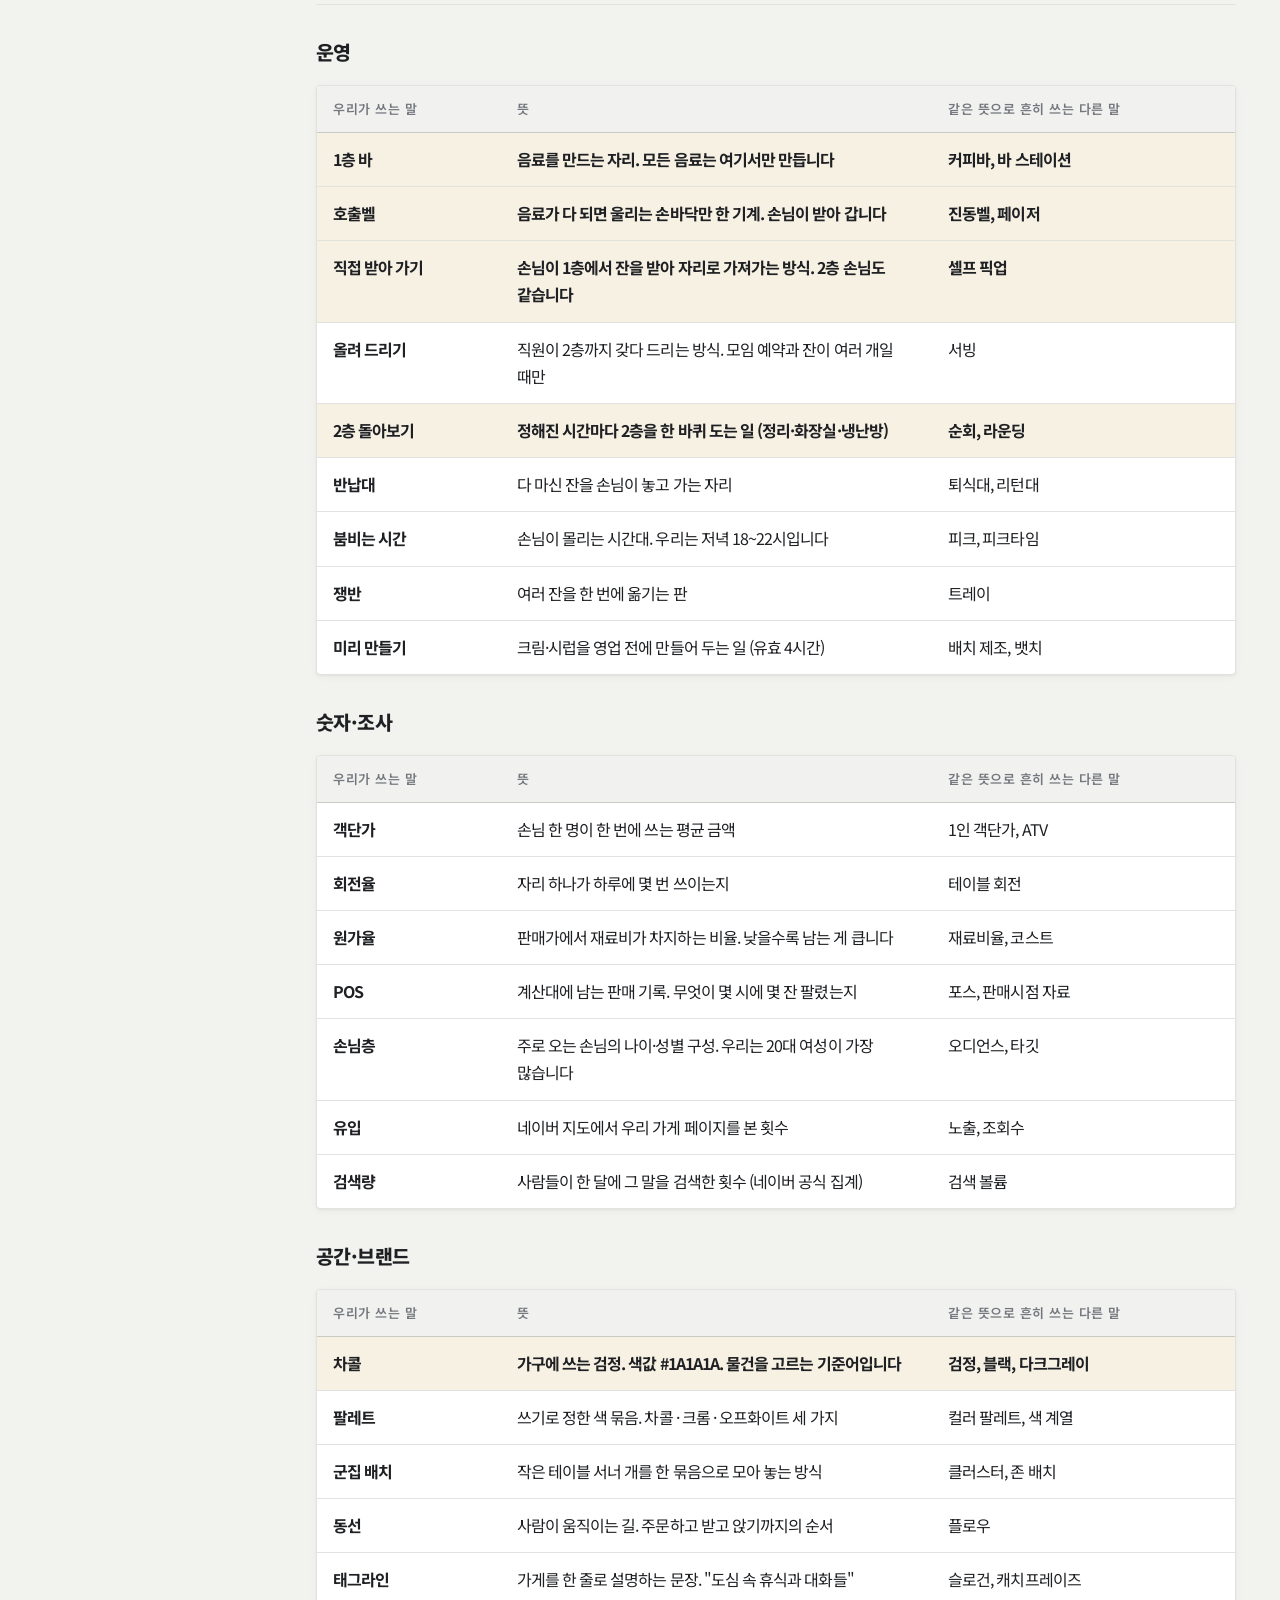
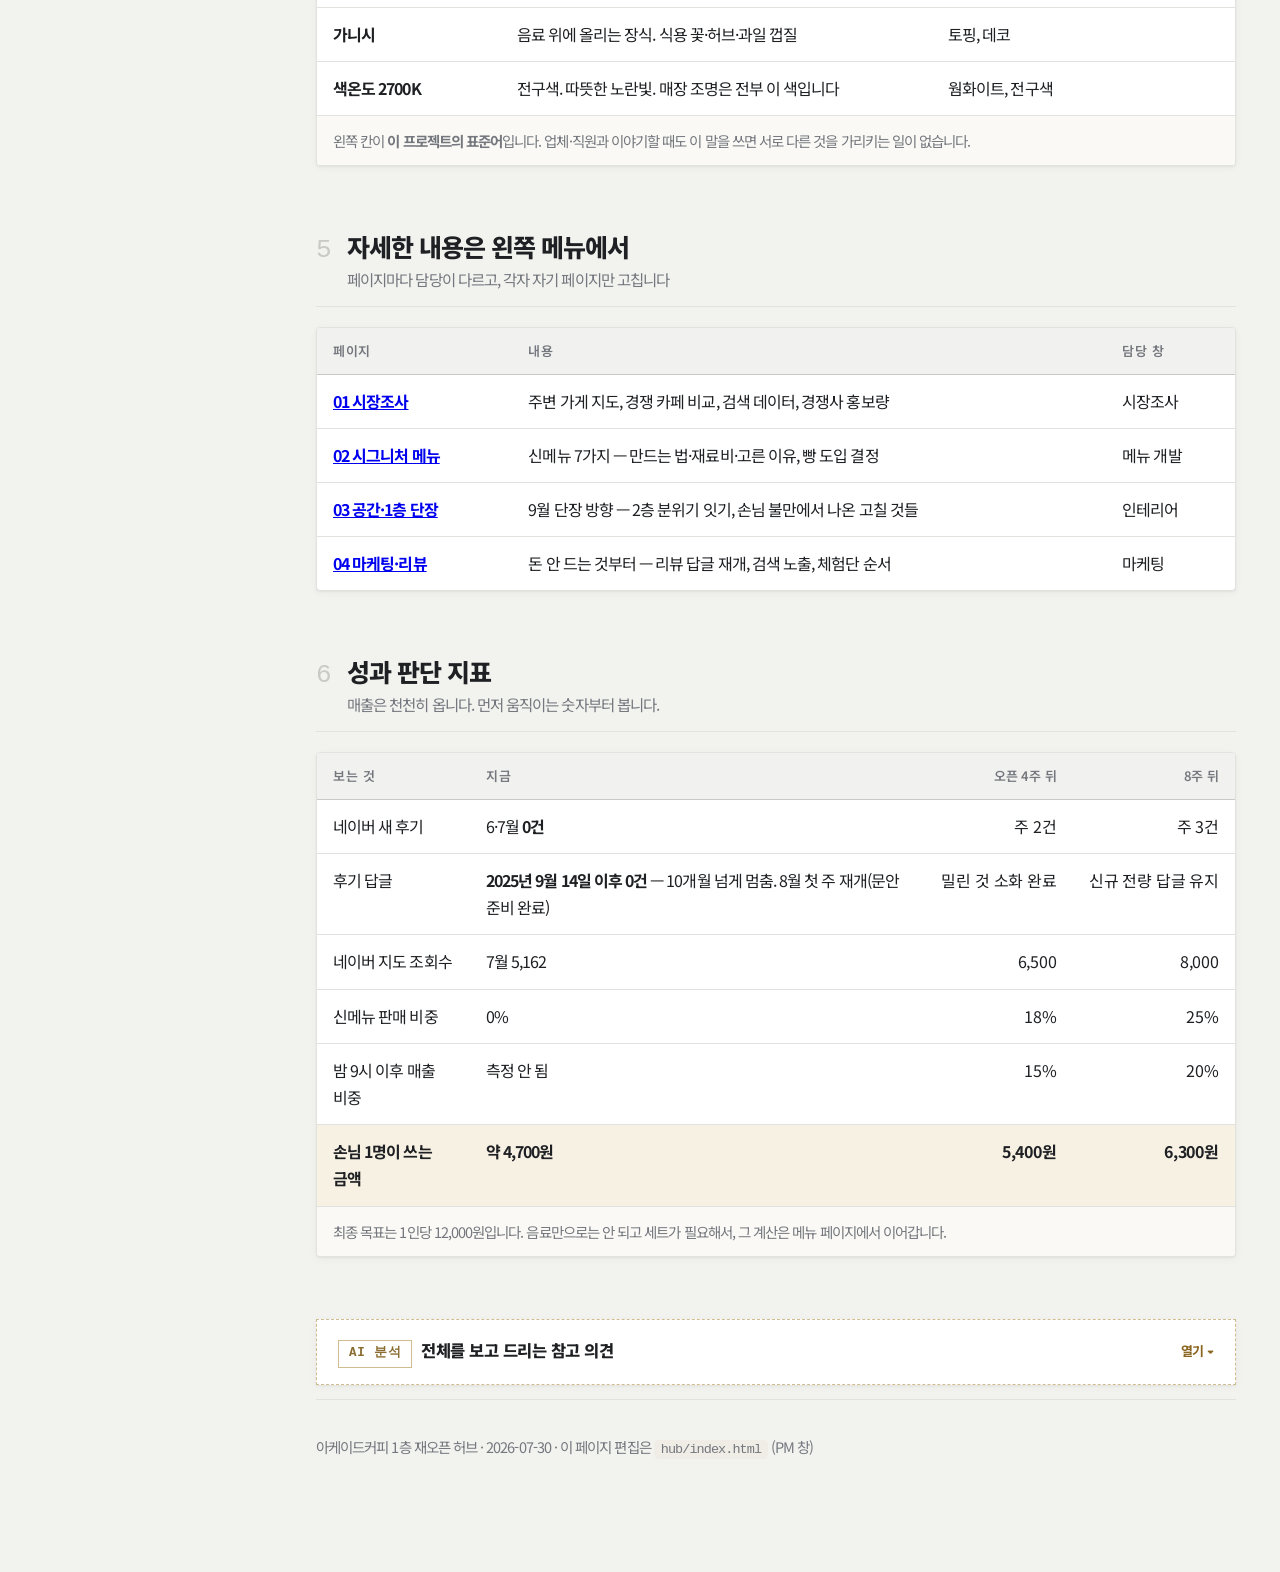
==== commit 15ba7ac4: "07 정산 시스템 페이지 신설 — 설계 + 실제 도는 계산기 2종 내용 - 1장 지금 원가 계산이 안 되는 이유 (이론원가와 실제원가) - 2장 카페24 웹호스팅 구성과 주소 구조" ====
--- a/index.html
+++ b/index.html
@@ -7,7 +7,7 @@
 <title>아케이드커피 — 전체 요약</title>
 <link rel="preconnect" href="https://fonts.googleapis.com">
 <link href="https://fonts.googleapis.com/css2?family=Noto+Sans+KR:wght@400;600;700;800&display=swap" rel="stylesheet">
-<link rel="stylesheet" href="style.css?v=27">
+<link rel="stylesheet" href="style.css?v=28">
 <link rel="icon" href="data:image/svg+xml,<svg xmlns='http://www.w3.org/2000/svg' viewBox='0 0 100 100'><text y='.9em' font-size='90'>☕</text></svg>">
 </head>
 <body>
@@ -30,6 +30,7 @@
     <a href="marketing.html"><i>04</i><span>마케팅·리뷰</span></a>
     <a href="ops.html"><i>05</i><span>운영·업무 분담</span></a>
     <a href="outlook.html"><i>06</i><span>전망·리스크와 기회</span></a>
+    <a href="settle.html"><i>07</i><span>정산 시스템</span></a>
   </nav>
   <div class="foot">내부 검토용 · 외부 공개 아님<br>편집: <b>PM 창</b> → index.html</div>
 </aside>
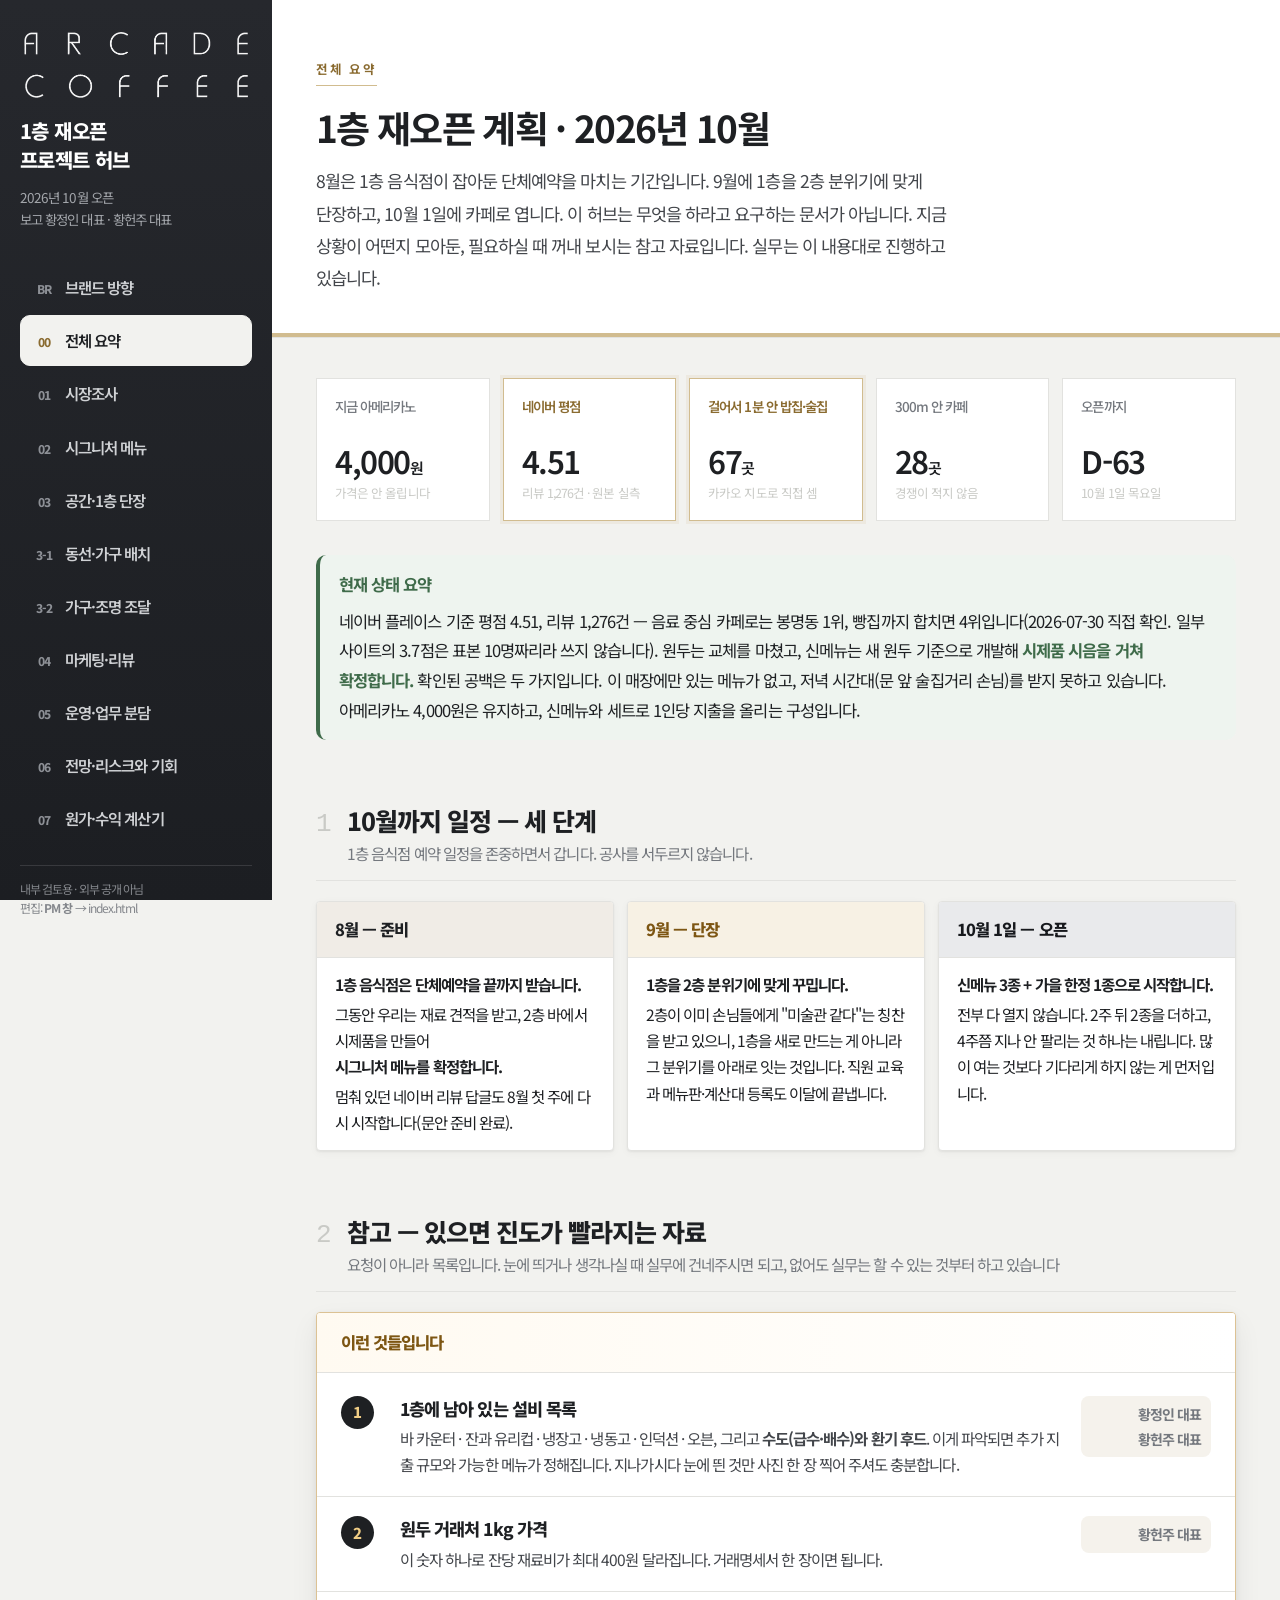
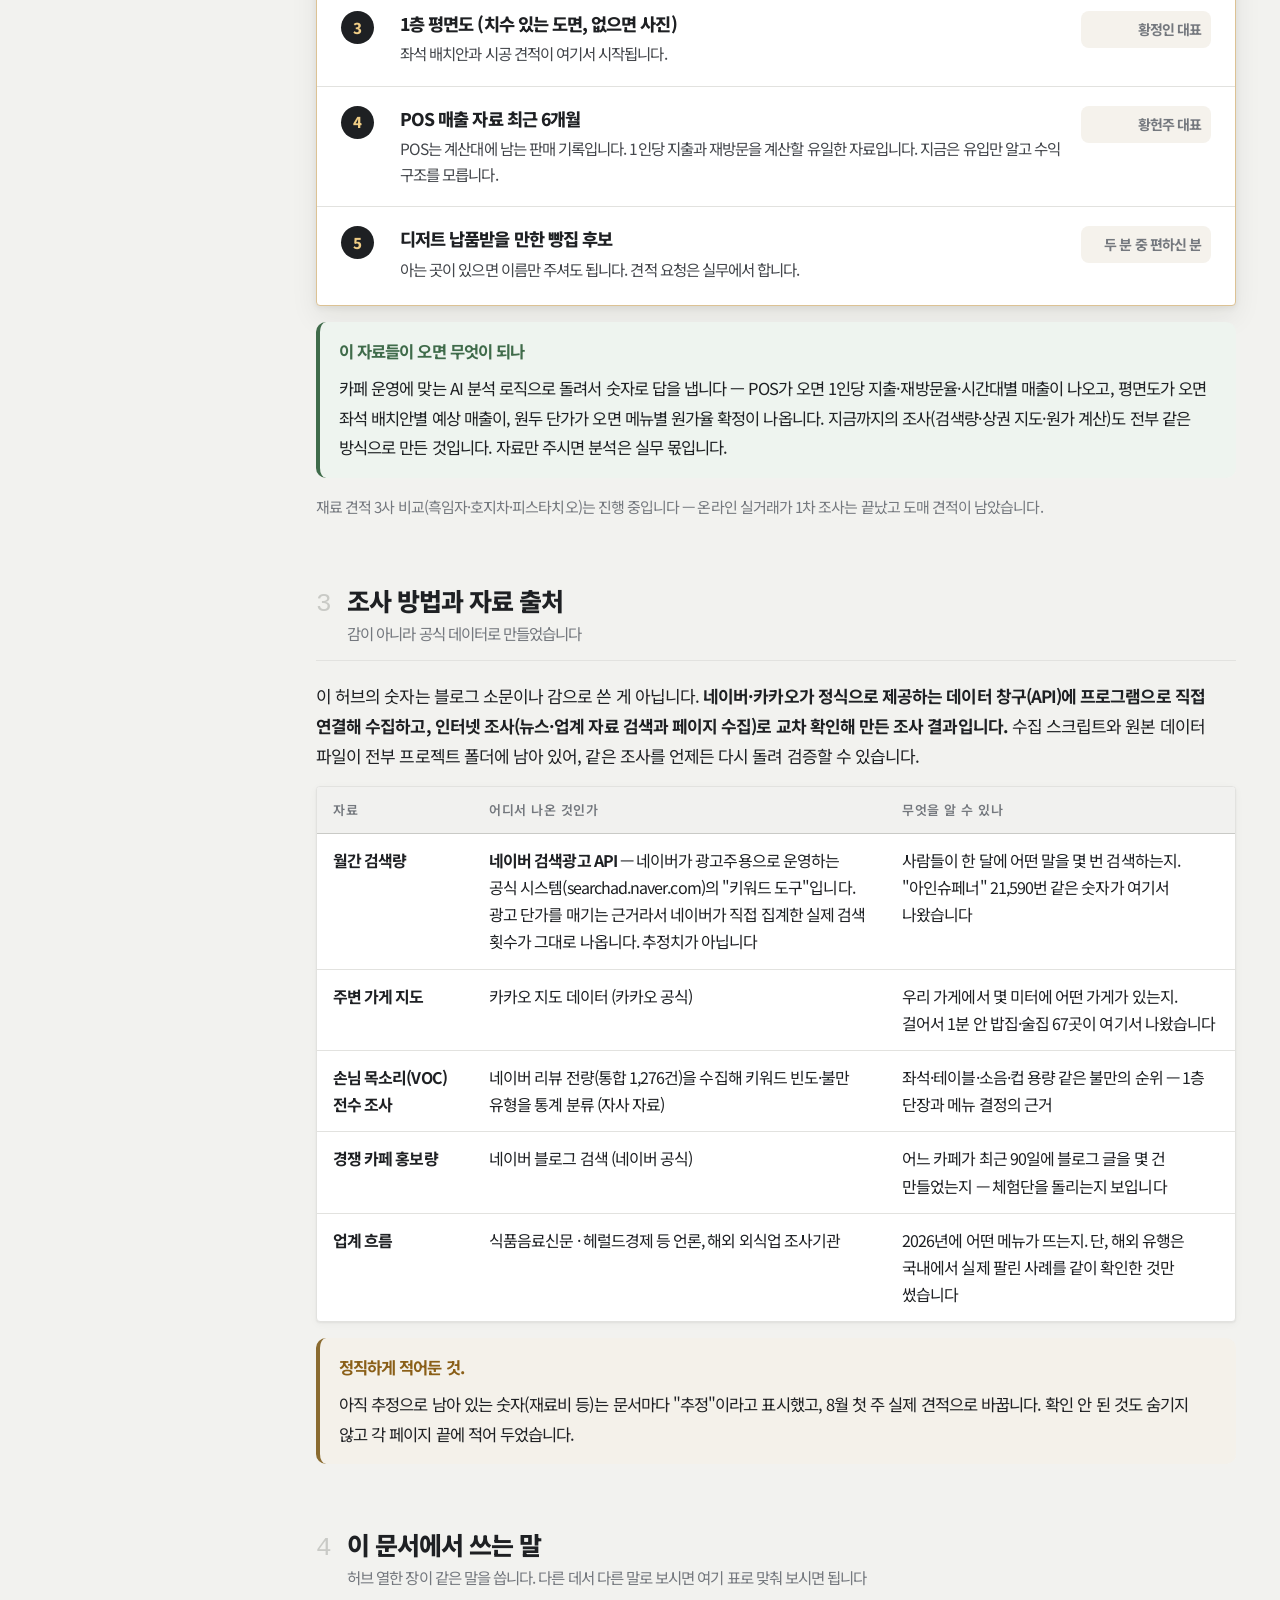
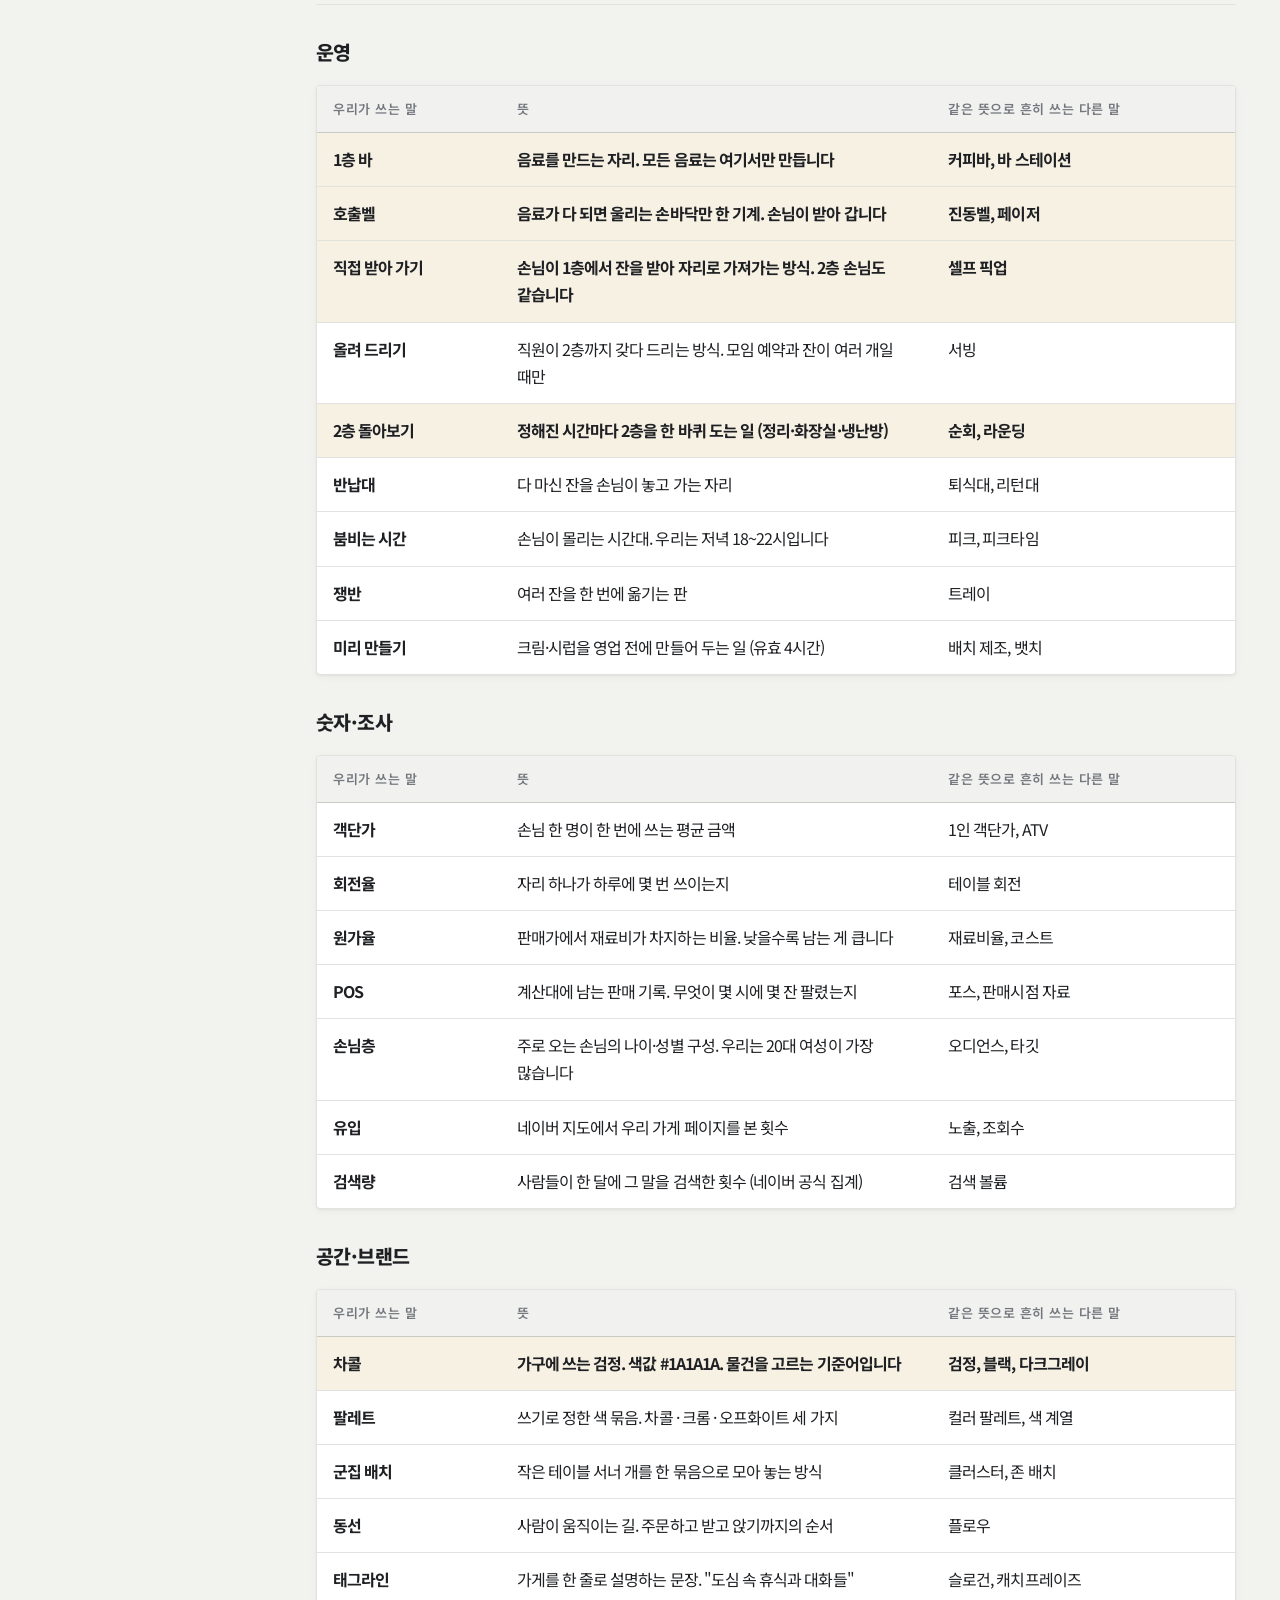
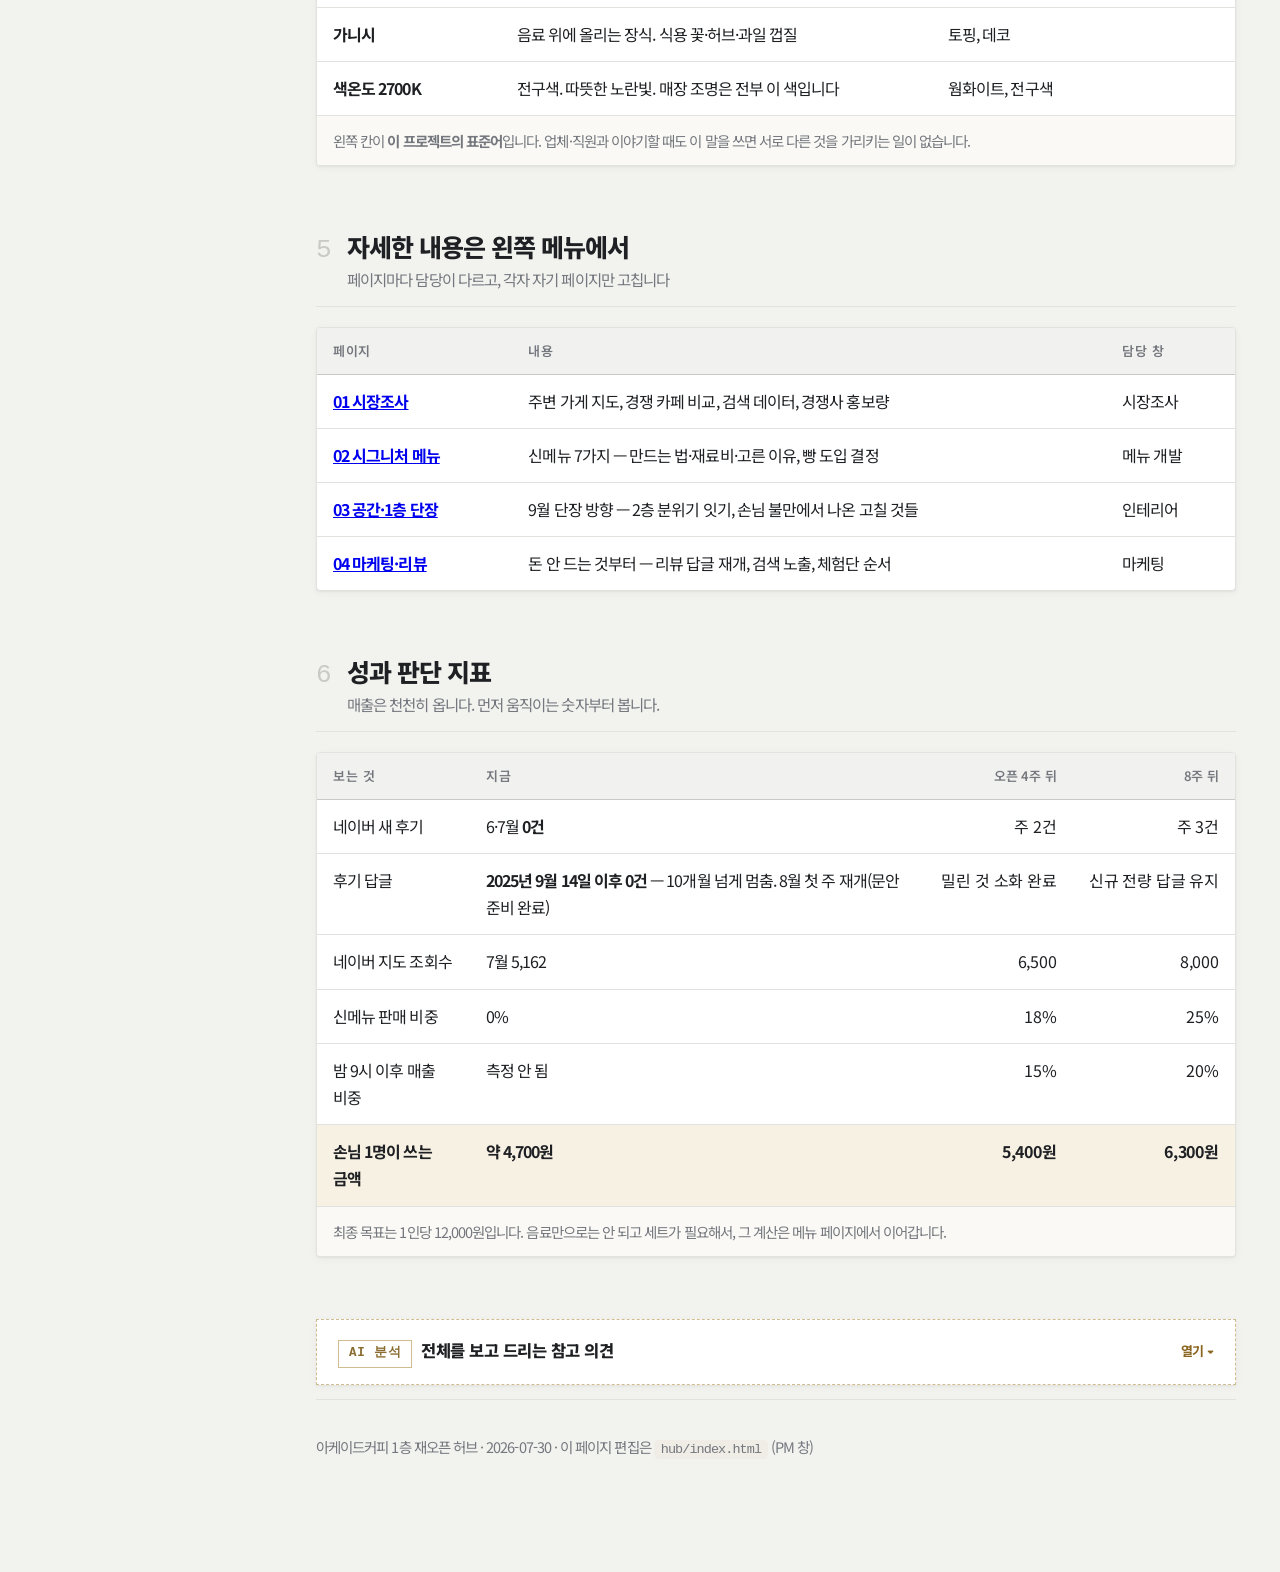
==== commit 0b623adb: "07을 계산기 모음으로 교체 — 원가 · 인건비 · 고정비 · 순수익 - 시스템 구축 설명(호스팅·데이터 구조·만드는 순서·POS 연동) 전부 삭제 - 계산기 네 개가 서로 물려서" ====
--- a/index.html
+++ b/index.html
@@ -7,7 +7,7 @@
 <title>아케이드커피 — 전체 요약</title>
 <link rel="preconnect" href="https://fonts.googleapis.com">
 <link href="https://fonts.googleapis.com/css2?family=Noto+Sans+KR:wght@400;600;700;800&display=swap" rel="stylesheet">
-<link rel="stylesheet" href="style.css?v=28">
+<link rel="stylesheet" href="style.css?v=30">
 <link rel="icon" href="data:image/svg+xml,<svg xmlns='http://www.w3.org/2000/svg' viewBox='0 0 100 100'><text y='.9em' font-size='90'>☕</text></svg>">
 </head>
 <body>
@@ -30,7 +30,7 @@
     <a href="marketing.html"><i>04</i><span>마케팅·리뷰</span></a>
     <a href="ops.html"><i>05</i><span>운영·업무 분담</span></a>
     <a href="outlook.html"><i>06</i><span>전망·리스크와 기회</span></a>
-    <a href="settle.html"><i>07</i><span>정산 시스템</span></a>
+    <a href="settle.html"><i>07</i><span>원가·수익 계산기</span></a>
   </nav>
   <div class="foot">내부 검토용 · 외부 공개 아님<br>편집: <b>PM 창</b> → index.html</div>
 </aside>
